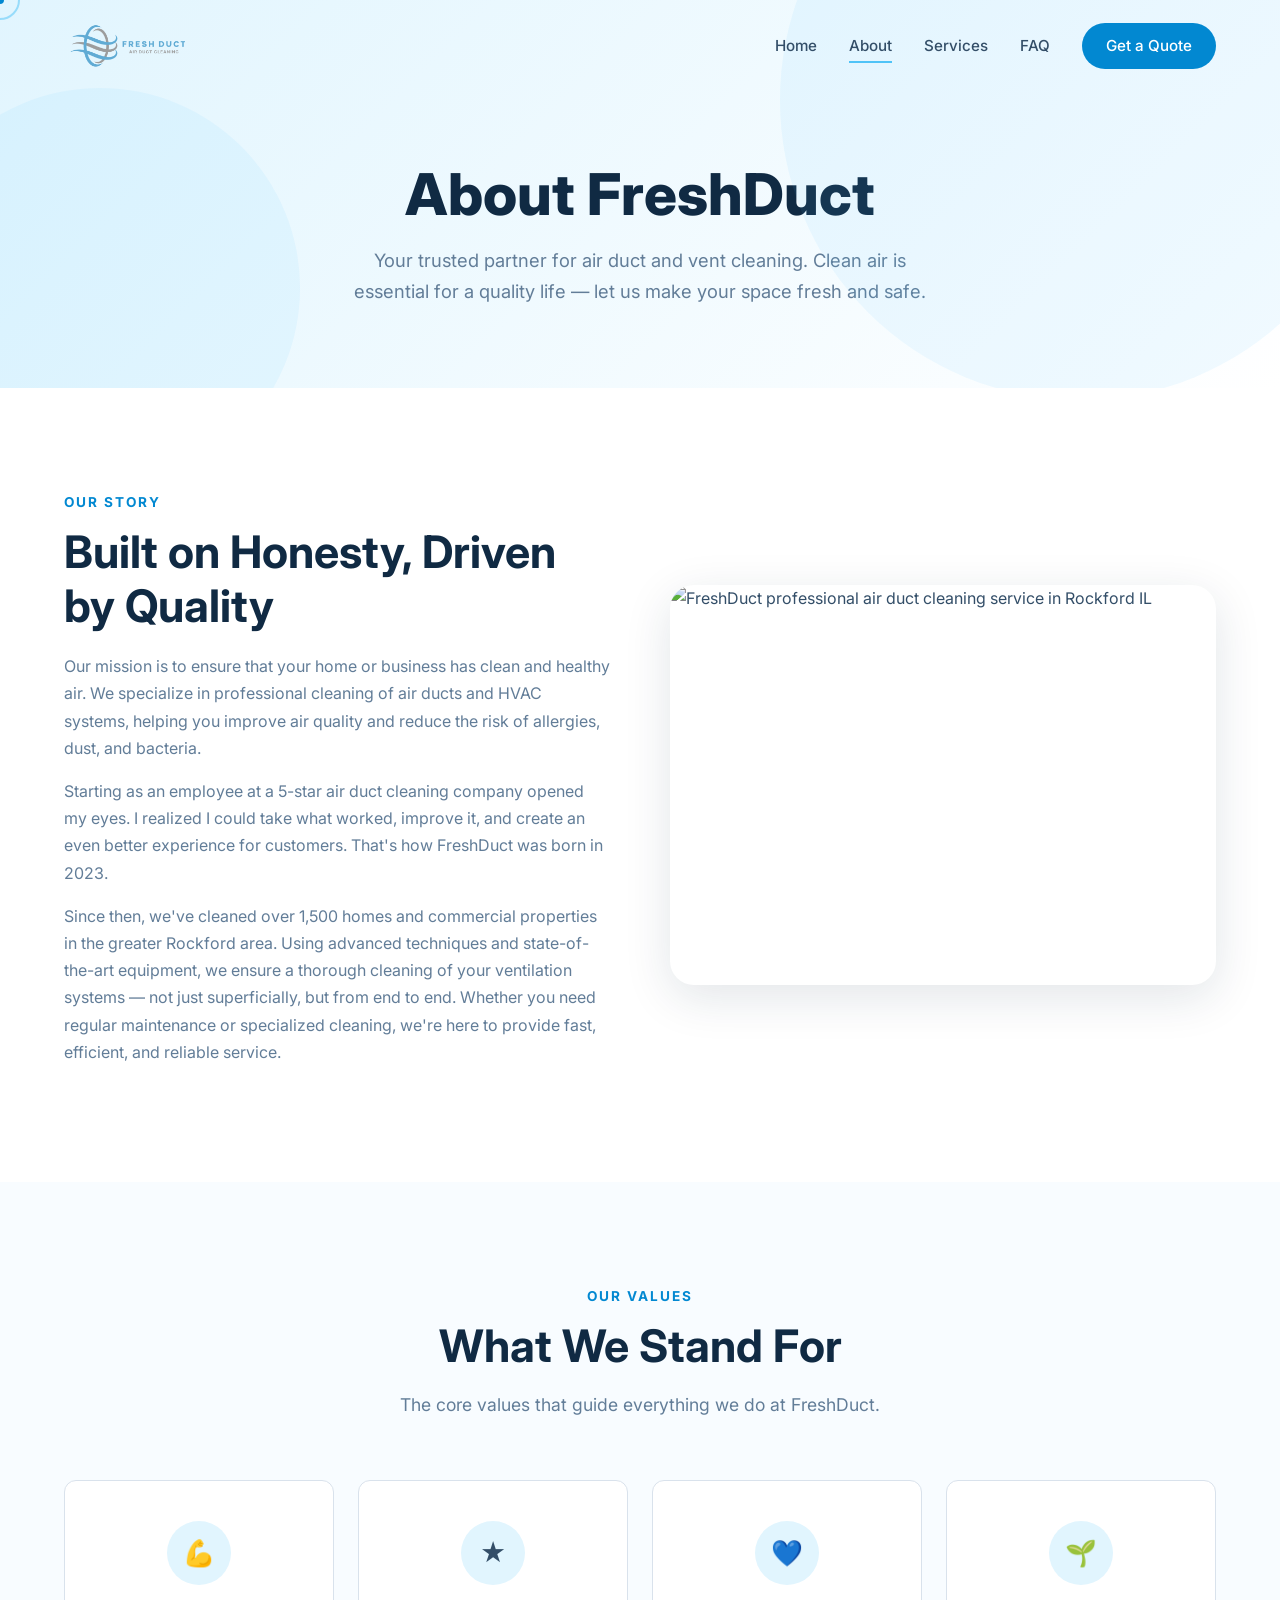
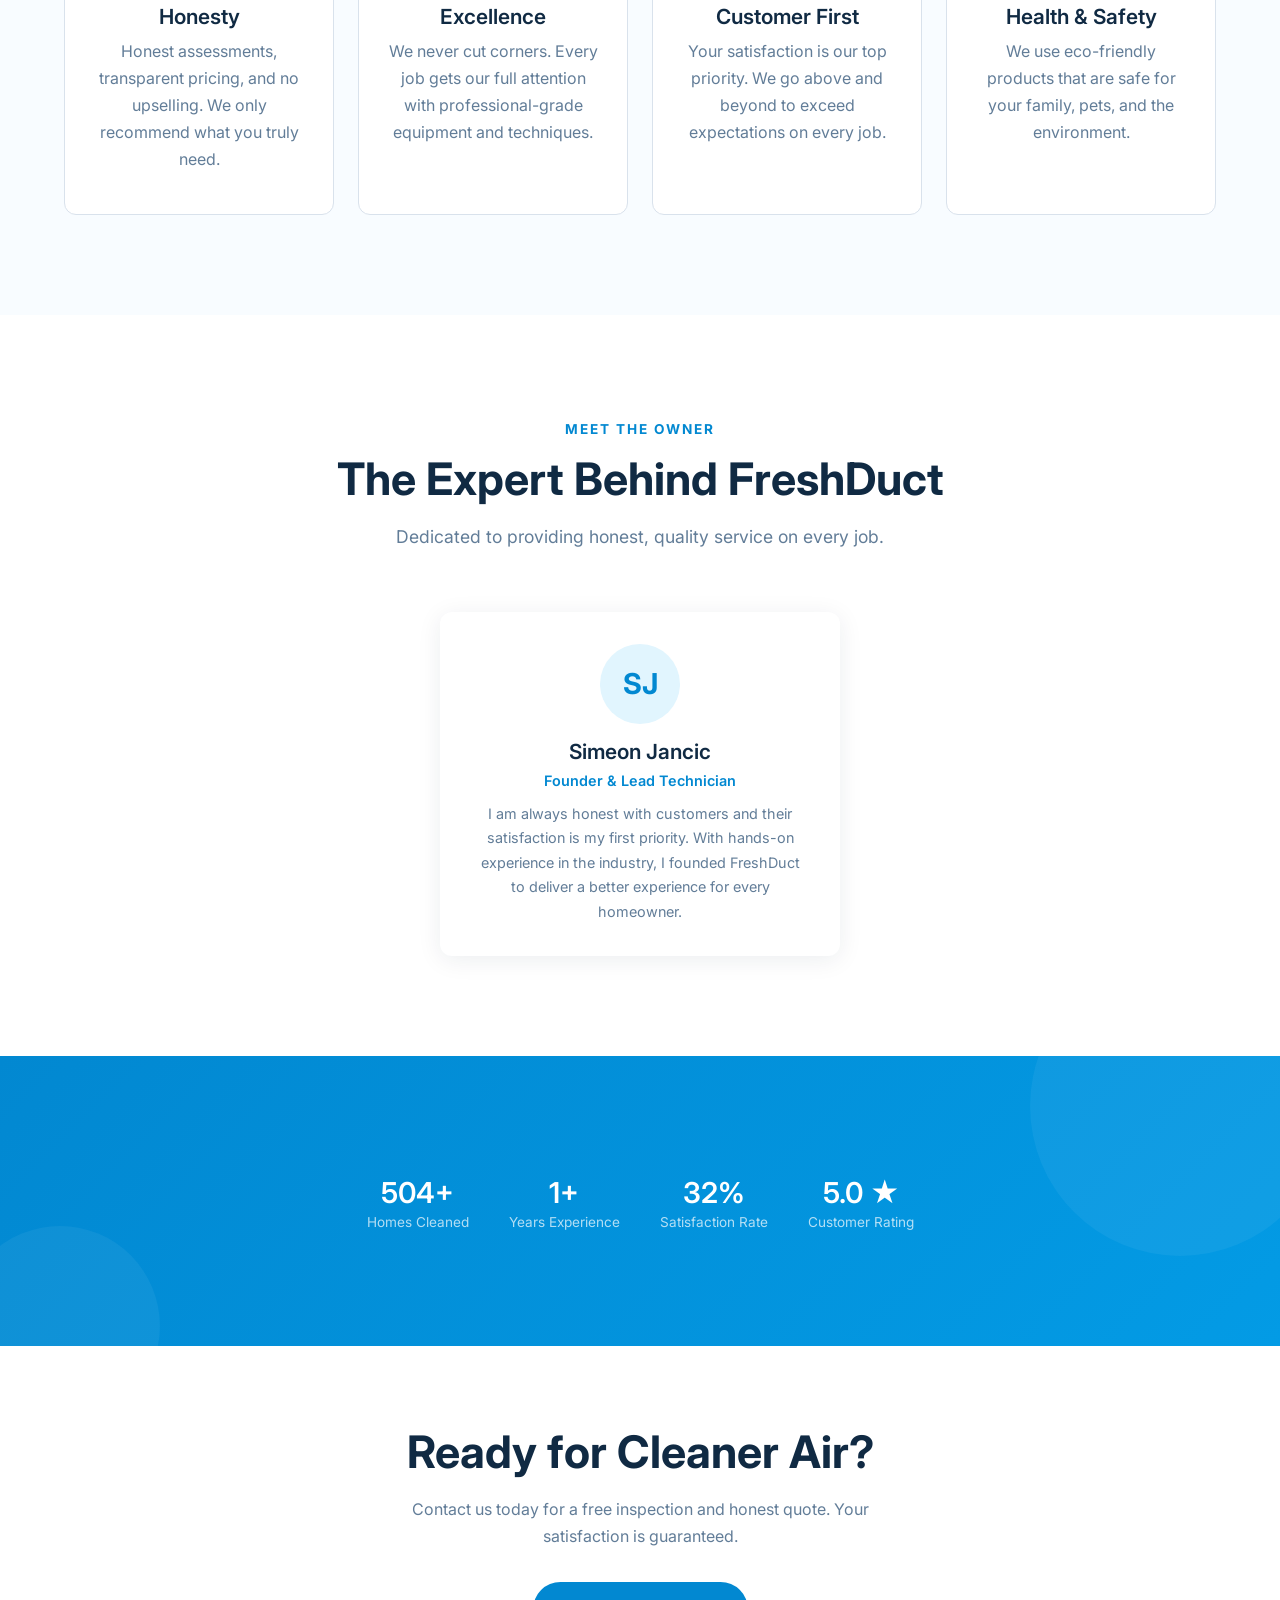
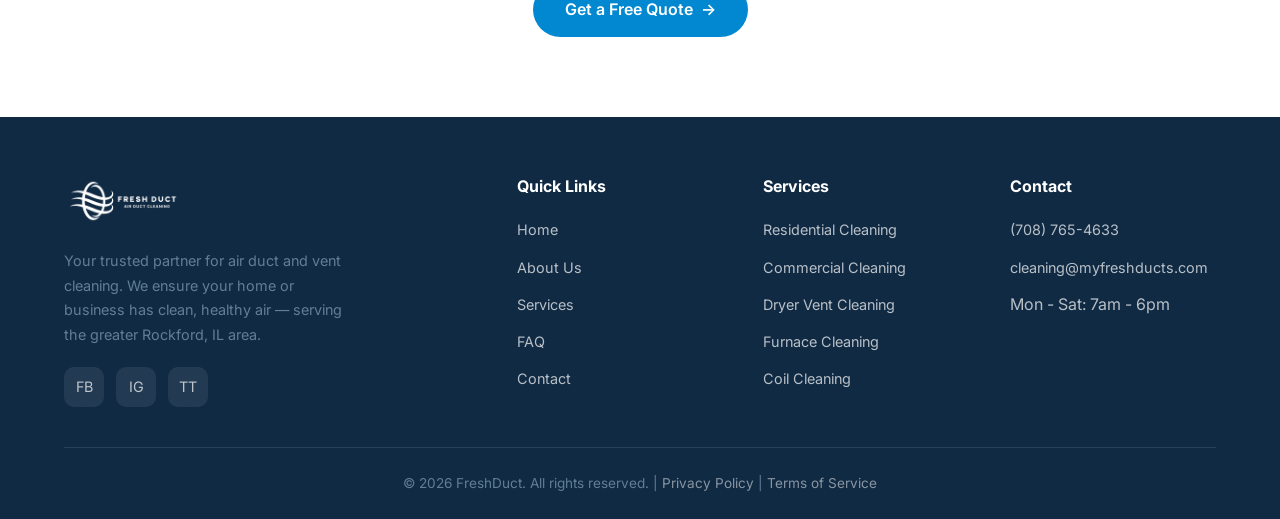
==== about.html @ 843fd8e4 "Replace all stock images with HVAC-related Unsplash photos Swapped 7 irrelevant/broken placeholder i" ====
<!DOCTYPE html>
<html lang="en">
<head>
  <meta charset="UTF-8">
  <meta name="viewport" content="width=device-width, initial-scale=1.0">
  <meta name="description" content="Learn about FreshDuct - Professional air duct cleaning in Rockford, IL. Founded by Simeon Jancic with 4+ years of hands-on experience. Fully insured.">
  <meta name="keywords" content="about FreshDuct, air duct cleaning Rockford, Simeon Jancic, professional duct cleaners Illinois">
  <meta name="robots" content="index, follow">
  <meta property="og:title" content="About FreshDuct - Our Story">
  <meta property="og:description" content="Professional air duct cleaning in Rockford, IL. Learn about our mission and meet the founder.">
  <meta property="og:image" content="https://myfreshducts.com/og-image.png">
  <title>About Us | FreshDuct - Air Duct Cleaning in Rockford, IL</title>
  <link rel="canonical" href="https://myfreshducts.com/about.html">
  <link rel="preconnect" href="https://fonts.googleapis.com">
  <link rel="preconnect" href="https://fonts.gstatic.com" crossorigin>
  <link href="https://fonts.googleapis.com/css2?family=Inter:wght@400;500;600;700;800&display=swap" rel="stylesheet">
  <link rel="icon" href="favicon.ico" sizes="32x32">
  <link rel="icon" href="favicon-192.png" type="image/png" sizes="192x192">
  <link rel="apple-touch-icon" href="apple-touch-icon.png">
  <link rel="stylesheet" href="styles.css">
</head>
<body>
  <div class="cursor-dot"></div>
  <div class="cursor-ring"></div>

  <nav class="navbar" role="navigation" aria-label="Main navigation">
    <div class="container">
      <a href="index.html" class="logo"><img src="logo.png" alt="FreshDuct Air Duct Cleaning"></a>
      <div class="nav-links">
        <a href="index.html">Home</a>
        <a href="about.html" class="active">About</a>
        <a href="services.html">Services</a>
        <a href="faq.html">FAQ</a>
        <a href="contact.html" class="nav-cta">Get a Quote</a>
      </div>
      <div class="hamburger" aria-label="Toggle menu" role="button" tabindex="0">
        <span></span><span></span><span></span>
      </div>
    </div>
  </nav>

  <section class="page-hero">
    <div class="hero-bg-shapes"><div class="shape"></div><div class="shape"></div></div>
    <div class="container">
      <h1>About FreshDuct</h1>
      <p>Your trusted partner for air duct and vent cleaning. Clean air is essential for a quality life — let us make your space fresh and safe.</p>
    </div>
  </section>

  <!-- Our Story -->
  <section class="about-story">
    <div class="container">
      <div class="grid">
        <div class="text reveal-left">
          <span class="section-label">Our Story</span>
          <h2>Built on Honesty, Driven by Quality</h2>
          <p>Our mission is to ensure that your home or business has clean and healthy air. We specialize in professional cleaning of air ducts and HVAC systems, helping you improve air quality and reduce the risk of allergies, dust, and bacteria.</p>
          <p>Starting as an employee at a 5-star air duct cleaning company opened my eyes. I realized I could take what worked, improve it, and create an even better experience for customers. That's how FreshDuct was born in 2023.</p>
          <p>Since then, we've cleaned over 1,500 homes and commercial properties in the greater Rockford area. Using advanced techniques and state-of-the-art equipment, we ensure a thorough cleaning of your ventilation systems — not just superficially, but from end to end. Whether you need regular maintenance or specialized cleaning, we're here to provide fast, efficient, and reliable service.</p>
        </div>
        <div class="image reveal-right">
          <img src="https://images.unsplash.com/photo-1662556153586-223039dc8152?w=800&q=80" alt="FreshDuct professional air duct cleaning service in Rockford IL" width="800" height="400" loading="lazy">
        </div>
      </div>
    </div>
  </section>

  <!-- Values -->
  <section class="services-section">
    <div class="container">
      <div class="section-header reveal">
        <span class="section-label">Our Values</span>
        <h2>What We Stand For</h2>
        <p>The core values that guide everything we do at FreshDuct.</p>
      </div>
      <div class="values-grid">
        <div class="value-card reveal">
          <div class="icon-wrap">&#128170;</div>
          <h3>Honesty</h3>
          <p>Honest assessments, transparent pricing, and no upselling. We only recommend what you truly need.</p>
        </div>
        <div class="value-card reveal">
          <div class="icon-wrap">&#9733;</div>
          <h3>Excellence</h3>
          <p>We never cut corners. Every job gets our full attention with professional-grade equipment and techniques.</p>
        </div>
        <div class="value-card reveal">
          <div class="icon-wrap">&#128153;</div>
          <h3>Customer First</h3>
          <p>Your satisfaction is our top priority. We go above and beyond to exceed expectations on every job.</p>
        </div>
        <div class="value-card reveal">
          <div class="icon-wrap">&#127793;</div>
          <h3>Health & Safety</h3>
          <p>We use eco-friendly products that are safe for your family, pets, and the environment.</p>
        </div>
      </div>
    </div>
  </section>

  <!-- Team -->
  <section>
    <div class="container">
      <div class="section-header reveal">
        <span class="section-label">Meet the Owner</span>
        <h2>The Expert Behind FreshDuct</h2>
        <p>Dedicated to providing honest, quality service on every job.</p>
      </div>
      <div class="team-grid" style="max-width:400px;margin:0 auto">
        <div class="team-card reveal">
          <div class="avatar-lg">SJ</div>
          <h3>Simeon Jancic</h3>
          <p class="role">Founder & Lead Technician</p>
          <p>I am always honest with customers and their satisfaction is my first priority. With hands-on experience in the industry, I founded FreshDuct to deliver a better experience for every homeowner.</p>
        </div>
      </div>
    </div>
  </section>

  <!-- Stats -->
  <section class="cta-banner">
    <div class="container">
      <div class="hero-stats" style="justify-content:center;border:none;padding:0">
        <div class="stat" style="text-align:center">
          <h3 data-count="1500" data-suffix="+" style="color:#fff">0</h3>
          <p style="color:rgba(255,255,255,.7)">Homes Cleaned</p>
        </div>
        <div class="stat" style="text-align:center">
          <h3 data-count="4" data-suffix="+" style="color:#fff">0</h3>
          <p style="color:rgba(255,255,255,.7)">Years Experience</p>
        </div>
        <div class="stat" style="text-align:center">
          <h3 data-count="100" data-suffix="%" style="color:#fff">0</h3>
          <p style="color:rgba(255,255,255,.7)">Satisfaction Rate</p>
        </div>
        <div class="stat" style="text-align:center">
          <h3 style="color:#fff;font-size:1.8rem">5.0 &#9733;</h3>
          <p style="color:rgba(255,255,255,.7)">Customer Rating</p>
        </div>
      </div>
    </div>
  </section>

  <!-- CTA -->
  <section style="padding:80px 0;text-align:center">
    <div class="container reveal-scale">
      <h2>Ready for Cleaner Air?</h2>
      <p style="margin:16px auto 32px;max-width:500px">Contact us today for a free inspection and honest quote. Your satisfaction is guaranteed.</p>
      <a href="contact.html" class="btn btn-primary">Get a Free Quote <span>&rarr;</span></a>
    </div>
  </section>

  <!-- Footer -->
  <footer class="footer">
    <div class="container">
      <div class="footer-grid">
        <div class="footer-brand">
          <a href="index.html" class="logo"><img src="logo.png" alt="FreshDuct Air Duct Cleaning"></a>
          <p>Your trusted partner for air duct and vent cleaning. We ensure your home or business has clean, healthy air — serving the greater Rockford, IL area.</p>
          <div class="footer-social">
            <a href="https://www.facebook.com/myfreshduct" target="_blank" rel="noopener" aria-label="Facebook">FB</a>
            <a href="https://www.instagram.com/my_freshduct/" target="_blank" rel="noopener" aria-label="Instagram">IG</a>
            <a href="https://www.thumbtack.com/il/rockford/duct-cleaning/fresh-duct-llc/service/523729814462054405" target="_blank" rel="noopener" aria-label="Thumbtack">TT</a>
          </div>
        </div>
        <div>
          <h4>Quick Links</h4>
          <ul>
            <li><a href="index.html">Home</a></li>
            <li><a href="about.html">About Us</a></li>
            <li><a href="services.html">Services</a></li>
            <li><a href="faq.html">FAQ</a></li>
            <li><a href="contact.html">Contact</a></li>
          </ul>
        </div>
        <div>
          <h4>Services</h4>
          <ul>
            <li><a href="residential-duct-cleaning.html">Residential Cleaning</a></li>
            <li><a href="commercial-duct-cleaning.html">Commercial Cleaning</a></li>
            <li><a href="dryer-vent-cleaning.html">Dryer Vent Cleaning</a></li>
            <li><a href="furnace-cleaning.html">Furnace Cleaning</a></li>
            <li><a href="coil-cleaning.html">Coil Cleaning</a></li>
          </ul>
        </div>
        <div>
          <h4>Contact</h4>
          <ul>
            <li><a href="tel:7087654633">(708) 765-4633</a></li>
            <li><a href="mailto:cleaning@myfreshducts.com">cleaning@myfreshducts.com</a></li>
            <li>Mon - Sat: 7am - 6pm</li>
          </ul>
        </div>
      </div>
      <div class="footer-bottom">
        <p>&copy; 2026 FreshDuct. All rights reserved. | <a href="privacy-policy.html" style="color:rgba(255,255,255,.5)">Privacy Policy</a> | <a href="terms-of-service.html" style="color:rgba(255,255,255,.5)">Terms of Service</a></p>
      </div>
    </div>
  </footer>

  <script src="script.js"></script>
</body>
</html>
---- styles.css ----
/* ===== RESET & BASE ===== */
*,*::before,*::after{margin:0;padding:0;box-sizing:border-box}
:root{
  --primary:#4FC3F7;
  --primary-dark:#0288D1;
  --primary-light:#E1F5FE;
  --accent:#039BE5;
  --white:#ffffff;
  --off-white:#F8FCFF;
  --gray-100:#F0F4F8;
  --gray-200:#D9E2EC;
  --gray-400:#9FB3C8;
  --gray-600:#627D98;
  --gray-800:#334E68;
  --black:#102A43;
  --shadow:0 4px 24px rgba(16,42,67,.08);
  --shadow-lg:0 12px 48px rgba(16,42,67,.12);
  --radius:12px;
  --transition:0.3s cubic-bezier(.4,0,.2,1);
}
html{scroll-behavior:smooth;font-size:16px;overflow-x:hidden}
body{font-family:'Inter',system-ui,-apple-system,sans-serif;color:var(--gray-800);background:var(--white);line-height:1.7;overflow-x:hidden}
a{text-decoration:none;color:inherit}
ul{list-style:none}
img{max-width:100%;display:block}
h1,h2,h3,h4{line-height:1.2;color:var(--black)}
h1{font-size:clamp(2.2rem,5vw,3.6rem);font-weight:800}
h2{font-size:clamp(1.8rem,3.5vw,2.8rem);font-weight:700}
h3{font-size:1.3rem;font-weight:600}
p{color:var(--gray-600)}
.container{max-width:1200px;margin:0 auto;padding:0 24px}

/* ===== CUSTOM CURSOR ===== */
.cursor-dot,.cursor-ring{position:fixed;top:0;left:0;pointer-events:none;z-index:99999;border-radius:50%;transform:translate(-50%,-50%)}
.cursor-dot{width:8px;height:8px;background:var(--primary-dark)}
.cursor-ring{width:40px;height:40px;border:2px solid var(--primary);opacity:.5;transition:width .2s,height .2s,opacity .2s}
.cursor-ring.hover{width:60px;height:60px;opacity:.3;border-color:var(--primary-dark)}
@media(pointer:coarse){.cursor-dot,.cursor-ring{display:none}}

/* ===== NAVBAR ===== */
.navbar{position:fixed;top:0;left:0;width:100%;z-index:1000;padding:20px 0;transition:var(--transition)}
.navbar.scrolled{background:rgba(255,255,255,.95);backdrop-filter:blur(20px);padding:12px 0;box-shadow:var(--shadow)}
.navbar .container{display:flex;align-items:center;justify-content:space-between}
.logo{display:inline-block}
.logo img{height:52px;width:auto;display:block}
.nav-links{display:flex;gap:32px;align-items:center}
.nav-links a{font-weight:500;font-size:.95rem;position:relative;color:var(--gray-800);transition:var(--transition)}
.nav-links a::after{content:'';position:absolute;bottom:-4px;left:0;width:0;height:2px;background:var(--primary);transition:var(--transition)}
.nav-links a:hover::after,.nav-links a.active::after{width:100%}
.nav-links a:hover{color:var(--primary-dark)}
.nav-cta{background:var(--primary-dark);color:var(--white) !important;padding:10px 24px;border-radius:50px;font-weight:600;transition:var(--transition)}
.nav-cta::after{display:none !important}
.nav-cta:hover{background:var(--accent);transform:translateY(-2px);box-shadow:0 4px 16px rgba(2,136,209,.3)}
.hamburger{display:none;flex-direction:column;gap:5px;cursor:pointer;z-index:1001}
.hamburger span{width:28px;height:2.5px;background:var(--black);transition:var(--transition);border-radius:2px}
.hamburger.active span:nth-child(1){transform:rotate(45deg) translate(5px,5px)}
.hamburger.active span:nth-child(2){opacity:0}
.hamburger.active span:nth-child(3){transform:rotate(-45deg) translate(5px,-5px)}

/* ===== HERO ===== */
.hero{min-height:100vh;display:flex;align-items:center;position:relative;overflow:hidden;background:linear-gradient(135deg,var(--primary-light) 0%,var(--white) 50%,var(--off-white) 100%)}
.hero-bg-shapes{position:absolute;inset:0;pointer-events:none;overflow:hidden}
.hero-bg-shapes .shape{position:absolute;border-radius:50%;opacity:.08;background:var(--primary)}
.hero-bg-shapes .shape:nth-child(1){width:600px;height:600px;top:-200px;right:-100px}
.hero-bg-shapes .shape:nth-child(2){width:400px;height:400px;bottom:-100px;left:-100px}
.hero-bg-shapes .shape:nth-child(3){width:200px;height:200px;top:40%;left:60%}
.hero .container{display:grid;grid-template-columns:1fr 1fr;gap:60px;align-items:center;position:relative;z-index:2}
.hero-content{animation:fadeInUp .8s ease-out}
.hero-badge{display:inline-flex;align-items:center;gap:8px;background:var(--white);border:1px solid var(--gray-200);border-radius:50px;padding:8px 20px;font-size:.85rem;font-weight:600;color:var(--primary-dark);margin-bottom:24px;box-shadow:var(--shadow)}
.hero-badge .dot{width:8px;height:8px;border-radius:50%;background:#4CAF50;animation:pulse 2s infinite}
.hero h1{margin-bottom:20px}
.hero h1 .highlight{color:var(--primary-dark);position:relative}
.hero h1 .highlight::after{content:'';position:absolute;bottom:4px;left:0;width:100%;height:8px;background:var(--primary);opacity:.2;border-radius:4px}
.hero p{font-size:1.15rem;margin-bottom:32px;max-width:500px}
.hero-buttons{display:flex;gap:16px;flex-wrap:wrap}
.hero-visual{position:relative;animation:fadeInUp .8s ease-out .2s both}
.hero-image-wrapper{position:relative;border-radius:24px;overflow:hidden;box-shadow:var(--shadow-lg)}
.hero-image-wrapper img{width:100%;height:400px;object-fit:cover}
.hero-float-card{position:absolute;background:var(--white);border-radius:16px;padding:16px 20px;box-shadow:var(--shadow-lg);display:flex;align-items:center;gap:12px;animation:float 3s ease-in-out infinite}
.hero-float-card.card-1{bottom:24px;left:-20px}
.hero-float-card.card-2{top:24px;right:-20px;animation-delay:1.5s}
.hero-float-card .icon{width:44px;height:44px;border-radius:12px;display:flex;align-items:center;justify-content:center;font-size:1.2rem}
.hero-float-card .icon.blue{background:var(--primary-light);color:var(--primary-dark)}
.hero-float-card .icon.green{background:#E8F5E9;color:#2E7D32}
.hero-float-card .card-text span{font-size:.8rem;color:var(--gray-400)}
.hero-float-card .card-text strong{display:block;font-size:.95rem;color:var(--black)}
.hero-stats{display:flex;gap:40px;margin-top:40px;padding-top:40px;border-top:1px solid var(--gray-200)}
.hero-stats .stat h3{font-size:1.8rem;color:var(--primary-dark)}
.hero-stats .stat p{font-size:.85rem;color:var(--gray-400)}

/* ===== BUTTONS ===== */
.btn{display:inline-flex;align-items:center;gap:8px;padding:14px 32px;border-radius:50px;font-weight:600;font-size:1rem;border:none;cursor:pointer;transition:var(--transition)}
.btn-primary{background:var(--primary-dark);color:var(--white)}
.btn-primary:hover{background:var(--accent);transform:translateY(-2px);box-shadow:0 8px 24px rgba(2,136,209,.3)}
.btn-outline{background:transparent;color:var(--primary-dark);border:2px solid var(--primary)}
.btn-outline:hover{background:var(--primary-light);transform:translateY(-2px)}

/* ===== SECTION STYLES ===== */
section{padding:100px 0}
.section-header{text-align:center;max-width:640px;margin:0 auto 60px}
.section-label{display:inline-block;font-size:.85rem;font-weight:700;text-transform:uppercase;letter-spacing:2px;color:var(--primary-dark);margin-bottom:12px}
.section-header p{margin-top:16px;font-size:1.1rem}

/* ===== SERVICES GRID ===== */
.services-section{background:var(--off-white)}
.services-grid{display:grid;grid-template-columns:repeat(auto-fit,minmax(min(280px,100%),1fr));gap:24px}
.service-card{background:var(--white);border-radius:var(--radius);padding:36px 28px;transition:var(--transition);border:1px solid transparent;position:relative;overflow:hidden}
.service-card::before{content:'';position:absolute;top:0;left:0;width:100%;height:3px;background:linear-gradient(90deg,var(--primary),var(--primary-dark));transform:scaleX(0);transition:var(--transition);transform-origin:left}
.service-card:hover{transform:translateY(-8px);box-shadow:var(--shadow-lg);border-color:var(--primary-light)}
.service-card:hover::before{transform:scaleX(1)}
.service-card .icon-wrap{width:56px;height:56px;border-radius:14px;background:var(--primary-light);display:flex;align-items:center;justify-content:center;font-size:1.5rem;margin-bottom:20px;transition:var(--transition)}
.service-card:hover .icon-wrap{background:var(--primary-dark);color:var(--white);transform:scale(1.1)}
.service-card h3{margin-bottom:12px}
.service-card p{font-size:.95rem}

/* ===== WHY CHOOSE US ===== */
.why-section .grid{display:grid;grid-template-columns:1fr 1fr;gap:60px;align-items:center}
.why-image{border-radius:24px;overflow:hidden;box-shadow:var(--shadow-lg)}
.why-image img{width:100%;height:450px;object-fit:cover}
.why-list{display:flex;flex-direction:column;gap:24px}
.why-item{display:flex;gap:16px;padding:20px;border-radius:var(--radius);transition:var(--transition)}
.why-item:hover{background:var(--primary-light)}
.why-item .num{width:44px;height:44px;min-width:44px;border-radius:12px;background:var(--primary-dark);color:var(--white);display:flex;align-items:center;justify-content:center;font-weight:700;font-size:.95rem}
.why-item h3{margin-bottom:4px}
.why-item p{font-size:.9rem}

/* ===== PROCESS ===== */
.process-section{background:var(--off-white)}
.process-grid{display:grid;grid-template-columns:repeat(4,1fr);gap:24px;position:relative}
.process-grid::before{content:'';position:absolute;top:44px;left:12%;width:76%;height:2px;background:linear-gradient(90deg,var(--primary),var(--primary-dark));opacity:.2}
.process-step{text-align:center;position:relative}
.process-step .step-num{width:48px;height:48px;border-radius:50%;background:var(--primary-dark);color:var(--white);display:flex;align-items:center;justify-content:center;font-weight:700;margin:0 auto 20px;position:relative;z-index:2;transition:var(--transition)}
.process-step:hover .step-num{transform:scale(1.15);box-shadow:0 4px 20px rgba(2,136,209,.4)}
.process-step h3{margin-bottom:8px}
.process-step p{font-size:.9rem;max-width:240px;margin:0 auto}

/* ===== TESTIMONIALS ===== */
.testimonials-grid{display:grid;grid-template-columns:repeat(auto-fit,minmax(min(340px,100%),1fr));gap:24px}
.testimonial-card{background:var(--white);border-radius:var(--radius);padding:32px;border:1px solid var(--gray-200);transition:var(--transition)}
.testimonial-card:hover{box-shadow:var(--shadow-lg);border-color:var(--primary-light);transform:translateY(-4px)}
.testimonial-card .stars{color:#FFC107;font-size:1.1rem;margin-bottom:16px}
.testimonial-card blockquote{font-size:1rem;line-height:1.8;color:var(--gray-800);margin-bottom:20px;font-style:italic}
.testimonial-card .author{display:flex;align-items:center;gap:12px}
.testimonial-card .avatar{width:44px;height:44px;border-radius:50%;background:var(--primary-light);display:flex;align-items:center;justify-content:center;font-weight:700;color:var(--primary-dark);font-size:.9rem}
.testimonial-card .author-info strong{display:block;font-size:.95rem;color:var(--black)}
.testimonial-card .author-info span{font-size:.8rem;color:var(--gray-400)}

/* ===== CTA BANNER ===== */
.cta-banner{background:linear-gradient(135deg,var(--primary-dark) 0%,var(--accent) 100%);padding:80px 0;text-align:center;position:relative;overflow:hidden}
.cta-banner::before{content:'';position:absolute;width:300px;height:300px;border-radius:50%;background:rgba(255,255,255,.05);top:-100px;right:-50px}
.cta-banner::after{content:'';position:absolute;width:200px;height:200px;border-radius:50%;background:rgba(255,255,255,.05);bottom:-80px;left:-40px}
.cta-banner h2{color:var(--white);margin-bottom:16px}
.cta-banner p{color:rgba(255,255,255,.85);font-size:1.15rem;margin-bottom:32px;max-width:500px;margin-left:auto;margin-right:auto}
.btn-white{background:var(--white);color:var(--primary-dark);font-weight:700}
.btn-white:hover{transform:translateY(-2px);box-shadow:0 8px 24px rgba(0,0,0,.2)}

/* ===== ABOUT PAGE ===== */
.page-hero{padding:160px 0 80px;background:linear-gradient(135deg,var(--primary-light),var(--white));text-align:center;position:relative;overflow:hidden;overflow-x:clip}
.page-hero h1{margin-bottom:16px}
.page-hero p{font-size:1.15rem;max-width:600px;margin:0 auto}
.about-story .grid{display:grid;grid-template-columns:1fr 1fr;gap:60px;align-items:center}
.about-story .text h2{margin-bottom:20px}
.about-story .text p{margin-bottom:16px}
.about-story .image{border-radius:24px;overflow:hidden;box-shadow:var(--shadow-lg)}
.about-story .image img{width:100%;height:400px;object-fit:cover}
.values-grid{display:grid;grid-template-columns:repeat(auto-fit,minmax(min(250px,100%),1fr));gap:24px}
.value-card{text-align:center;padding:40px 28px;border-radius:var(--radius);background:var(--white);border:1px solid var(--gray-200);transition:var(--transition)}
.value-card:hover{border-color:var(--primary);box-shadow:var(--shadow);transform:translateY(-4px)}
.value-card .icon-wrap{width:64px;height:64px;border-radius:50%;background:var(--primary-light);display:flex;align-items:center;justify-content:center;font-size:1.6rem;margin:0 auto 20px}
.value-card h3{margin-bottom:8px}
.team-grid{display:grid;grid-template-columns:repeat(auto-fit,minmax(min(260px,100%),1fr));gap:24px}
.team-card{text-align:center;padding:32px;border-radius:var(--radius);background:var(--white);box-shadow:var(--shadow);transition:var(--transition)}
.team-card:hover{transform:translateY(-8px);box-shadow:var(--shadow-lg)}
.team-card .avatar-lg{width:80px;height:80px;border-radius:50%;background:var(--primary-light);display:flex;align-items:center;justify-content:center;font-size:1.8rem;font-weight:700;color:var(--primary-dark);margin:0 auto 16px}
.team-card h3{margin-bottom:4px}
.team-card .role{color:var(--primary-dark);font-size:.9rem;font-weight:600;margin-bottom:8px}
.team-card p{font-size:.9rem}

/* ===== SERVICES PAGE ===== */
.service-detail{padding:80px 0;border-bottom:1px solid var(--gray-200)}
.service-detail:nth-child(even){background:var(--off-white)}
.service-detail .grid{display:grid;grid-template-columns:1fr 1fr;gap:60px;align-items:center}
.service-detail:nth-child(even) .grid{direction:rtl}
.service-detail:nth-child(even) .grid>*{direction:ltr}
.service-detail .image{border-radius:24px;overflow:hidden;box-shadow:var(--shadow-lg)}
.service-detail .image img{width:100%;height:350px;object-fit:cover}
.service-detail .content h2{margin-bottom:16px}
.service-detail .content p{margin-bottom:16px}
.service-detail .features{display:flex;flex-direction:column;gap:10px;margin-top:20px}
.service-detail .features li{display:flex;align-items:center;gap:10px;font-weight:500;color:var(--gray-800)}
.service-detail .features li::before{content:'';width:20px;height:20px;border-radius:50%;background:var(--primary-light);display:flex;align-items:center;justify-content:center;min-width:20px}
.pricing-grid{display:grid;grid-template-columns:repeat(auto-fit,minmax(min(300px,100%),1fr));gap:24px}
.pricing-card{background:var(--white);border-radius:var(--radius);padding:40px 32px;text-align:center;border:2px solid var(--gray-200);transition:var(--transition);position:relative}
.pricing-card.popular{border-color:var(--primary-dark);transform:scale(1.02)}
.pricing-card.popular::before{content:'Most Popular';position:absolute;top:-14px;left:50%;transform:translateX(-50%);background:var(--primary-dark);color:var(--white);padding:4px 20px;border-radius:50px;font-size:.8rem;font-weight:700}
.pricing-card:hover{box-shadow:var(--shadow-lg);transform:translateY(-4px)}
.pricing-card.popular:hover{transform:scale(1.02) translateY(-4px)}
.pricing-card h3{margin-bottom:8px}
.pricing-card .price{font-size:2.4rem;font-weight:800;color:var(--primary-dark);margin:16px 0}
.pricing-card .price span{font-size:.9rem;font-weight:400;color:var(--gray-400)}
.pricing-card .features-list{text-align:left;margin:24px 0;display:flex;flex-direction:column;gap:12px}
.pricing-card .features-list li{display:flex;align-items:center;gap:8px;font-size:.95rem;color:var(--gray-800)}

/* ===== FAQ ===== */
.faq-grid{max-width:800px;margin:0 auto;display:flex;flex-direction:column;gap:12px}
.faq-item{background:var(--white);border:1px solid var(--gray-200);border-radius:var(--radius);overflow:hidden;transition:var(--transition)}
.faq-item.open{border-color:var(--primary);box-shadow:0 4px 16px rgba(79,195,247,.15)}
.faq-question{display:flex;align-items:center;justify-content:space-between;padding:20px 24px;cursor:pointer;font-weight:600;color:var(--black);transition:var(--transition)}
.faq-question:hover{color:var(--primary-dark)}
.faq-question .icon{width:32px;height:32px;border-radius:50%;background:var(--primary-light);display:flex;align-items:center;justify-content:center;transition:var(--transition);min-width:32px;font-size:.9rem;color:var(--primary-dark)}
.faq-item.open .faq-question .icon{background:var(--primary-dark);color:var(--white);transform:rotate(45deg)}
.faq-answer{max-height:0;overflow:hidden;transition:max-height .4s ease}
.faq-answer .inner{padding:0 24px 20px;color:var(--gray-600);line-height:1.8}

/* ===== CONTACT ===== */
.contact-section .grid{display:grid;grid-template-columns:1fr 1fr;gap:60px;align-items:start}
.contact-info{display:flex;flex-direction:column;gap:24px}
.contact-item{display:flex;gap:16px;padding:20px;border-radius:var(--radius);background:var(--off-white);transition:var(--transition)}
.contact-item:hover{background:var(--primary-light);transform:translateX(8px)}
.contact-item .icon-wrap{width:48px;height:48px;min-width:48px;border-radius:12px;background:var(--primary-dark);color:var(--white);display:flex;align-items:center;justify-content:center;font-size:1.2rem}
.contact-item h3{margin-bottom:4px;font-size:1rem}
.contact-item p{font-size:.9rem}
.contact-item a{color:var(--primary-dark);font-weight:600}
.contact-form{background:var(--white);border-radius:var(--radius);padding:40px;box-shadow:var(--shadow-lg);border:1px solid var(--gray-200)}
.contact-form h3{margin-bottom:24px;font-size:1.3rem}
.form-group{margin-bottom:20px}
.form-group label{display:block;font-weight:600;font-size:.9rem;margin-bottom:8px;color:var(--black)}
.form-group input,.form-group select,.form-group textarea{width:100%;padding:14px 18px;border:1.5px solid var(--gray-200);border-radius:10px;font-family:inherit;font-size:.95rem;transition:var(--transition);background:var(--off-white)}
.form-group input:focus,.form-group select:focus,.form-group textarea:focus{outline:none;border-color:var(--primary);box-shadow:0 0 0 4px rgba(79,195,247,.15);background:var(--white)}
.form-group textarea{min-height:120px;resize:vertical}
.form-row{display:grid;grid-template-columns:1fr 1fr;gap:16px}
.btn-submit{width:100%;justify-content:center;padding:16px;font-size:1.05rem}

/* ===== FOOTER ===== */
.footer{background:var(--black);color:rgba(255,255,255,.7);padding:60px 0 0}
.footer-grid{display:grid;grid-template-columns:2fr 1fr 1fr 1fr;gap:40px;padding-bottom:40px;border-bottom:1px solid rgba(255,255,255,.1)}
.footer-brand .logo{margin-bottom:16px;display:inline-block}
.footer-brand .logo img{height:48px;width:auto;filter:brightness(0) invert(1)}
.footer-brand p{font-size:.9rem;margin-bottom:20px;max-width:280px}
.footer-social{display:flex;gap:12px}
.footer-social a{width:40px;height:40px;border-radius:10px;background:rgba(255,255,255,.08);display:flex;align-items:center;justify-content:center;transition:var(--transition);font-size:.9rem}
.footer-social a:hover{background:var(--primary-dark);transform:translateY(-2px)}
.footer h4{color:var(--white);margin-bottom:20px;font-size:1rem}
.footer ul li{margin-bottom:10px}
.footer ul li a{font-size:.9rem;transition:var(--transition)}
.footer ul li a:hover{color:var(--primary);padding-left:4px}
.footer-bottom{padding:24px 0;text-align:center;font-size:.85rem}

/* ===== SCROLL ANIMATIONS ===== */
.reveal{opacity:0;transform:translateY(40px);transition:opacity .7s ease,transform .7s ease}
.reveal.active{opacity:1;transform:translateY(0)}
.reveal-left{opacity:0;transform:translateX(-40px);transition:opacity .7s ease,transform .7s ease}
.reveal-left.active{opacity:1;transform:translateX(0)}
.reveal-right{opacity:0;transform:translateX(40px);transition:opacity .7s ease,transform .7s ease}
.reveal-right.active{opacity:1;transform:translateX(0)}
@media(max-width:968px){
  .reveal-left{transform:translateX(0);opacity:0}
  .reveal-right{transform:translateX(0);opacity:0}
}
.reveal-scale{opacity:0;transform:scale(.9);transition:opacity .7s ease,transform .7s ease}
.reveal-scale.active{opacity:1;transform:scale(1)}

/* ===== ANIMATIONS ===== */
@keyframes fadeInUp{from{opacity:0;transform:translateY(30px)}to{opacity:1;transform:translateY(0)}}
@keyframes float{0%,100%{transform:translateY(0)}50%{transform:translateY(-10px)}}
@keyframes pulse{0%,100%{opacity:1}50%{opacity:.5}}
@keyframes slideIn{from{opacity:0;transform:translateX(-20px)}to{opacity:1;transform:translateX(0)}}

/* ===== RESPONSIVE ===== */
@media(max-width:968px){
  .hero .container,.about-story .grid,.why-section .grid,.service-detail .grid,.contact-section .grid{grid-template-columns:1fr}
  .hero-visual{order:-1}
  .hero-float-card{display:none}
  .hero-stats{gap:24px}
  .process-grid{grid-template-columns:repeat(2,1fr)}
  .process-grid::before{display:none}
  .footer-grid{grid-template-columns:1fr 1fr}
  .service-detail:nth-child(even) .grid{direction:ltr}
}
@media(max-width:768px){
  .nav-links{position:fixed;top:0;right:-100%;width:70%;height:100vh;background:var(--white);flex-direction:column;justify-content:center;gap:24px;padding:40px;box-shadow:var(--shadow-lg);transition:var(--transition)}
  .nav-links.active{right:0}
  .hamburger{display:flex}
  .hero{min-height:auto;padding:120px 0 60px}
  .hero-image-wrapper img{height:280px}
  .hero-stats{flex-direction:column;gap:16px}
  .testimonials-grid{grid-template-columns:1fr}
  .form-row{grid-template-columns:1fr}
  section{padding:60px 0}
  .contact-item:hover{transform:none}
}
@media(max-width:480px){
  .footer-grid{grid-template-columns:1fr}
  .hero h1{font-size:2rem}
  .hero-buttons{flex-direction:column}
  .process-grid{grid-template-columns:1fr}
  .pricing-card.popular{transform:none}
  .pricing-card.popular:hover{transform:translateY(-4px)}
}
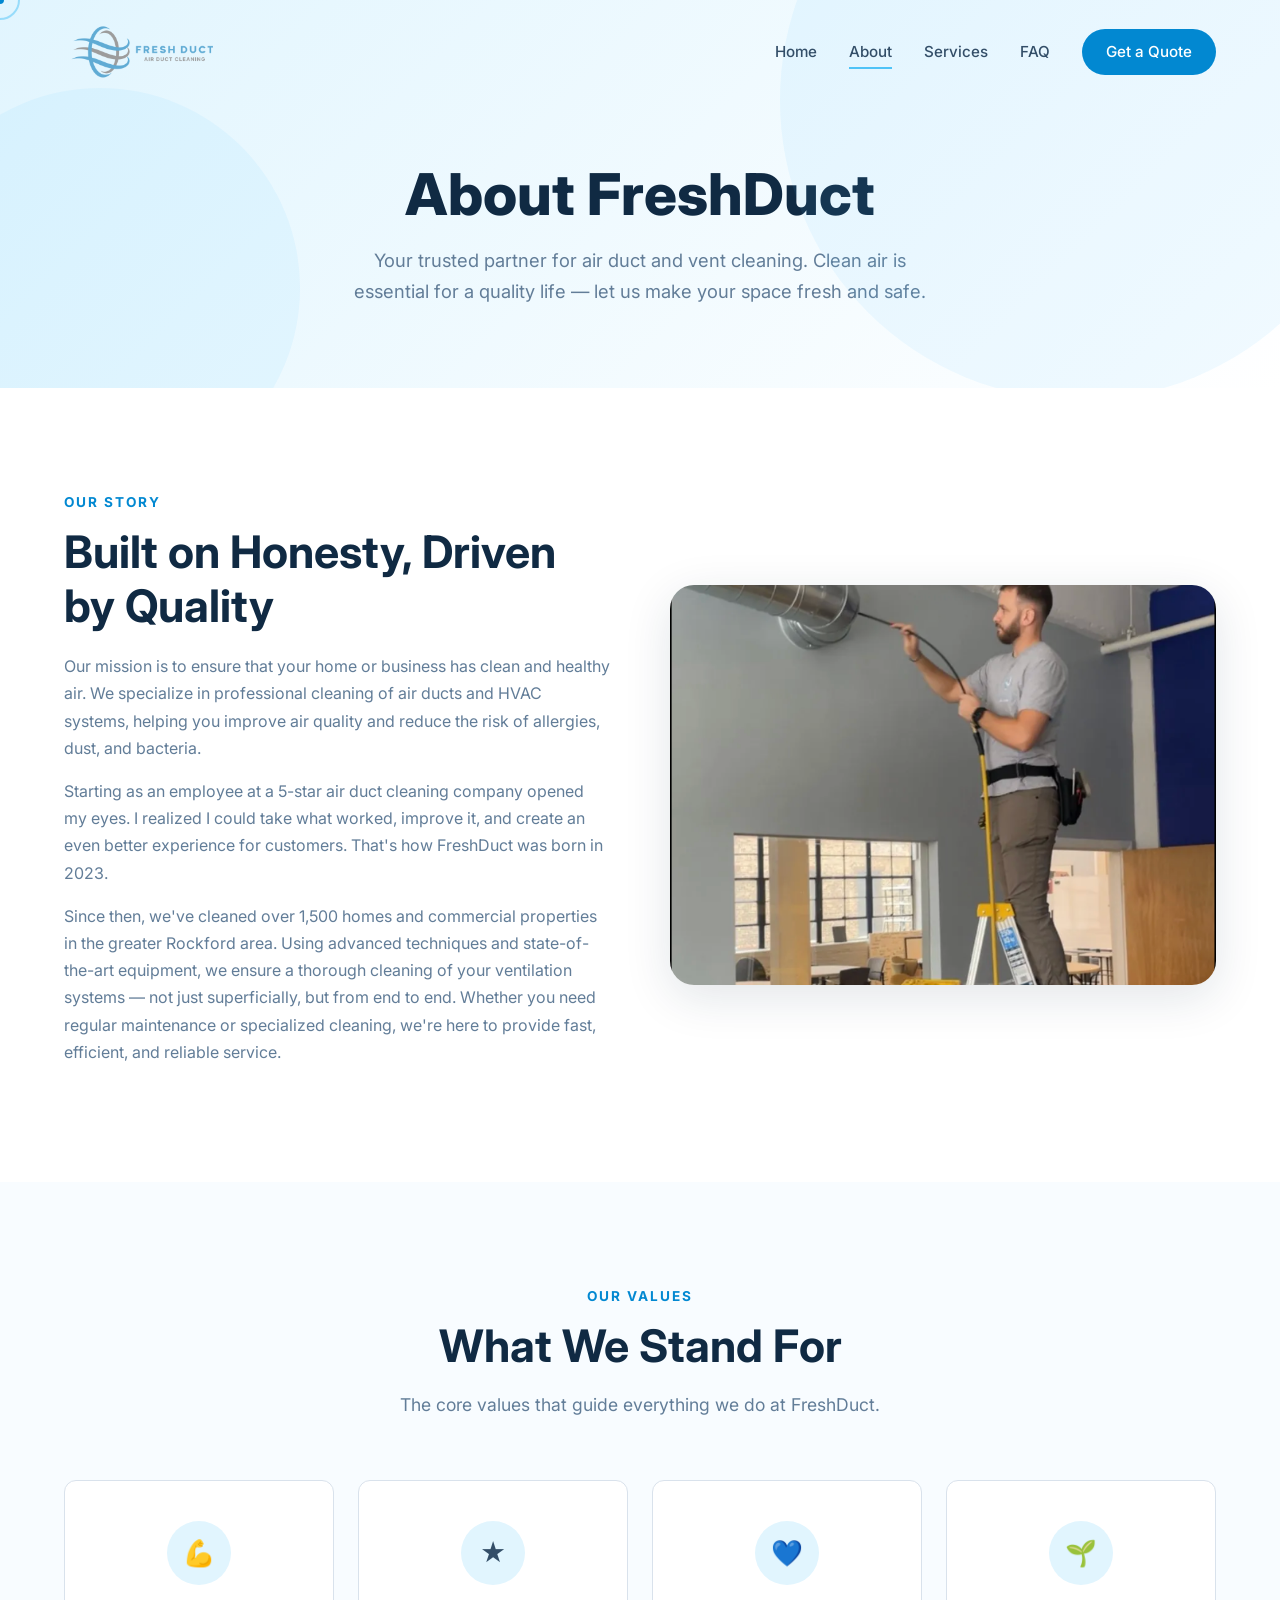
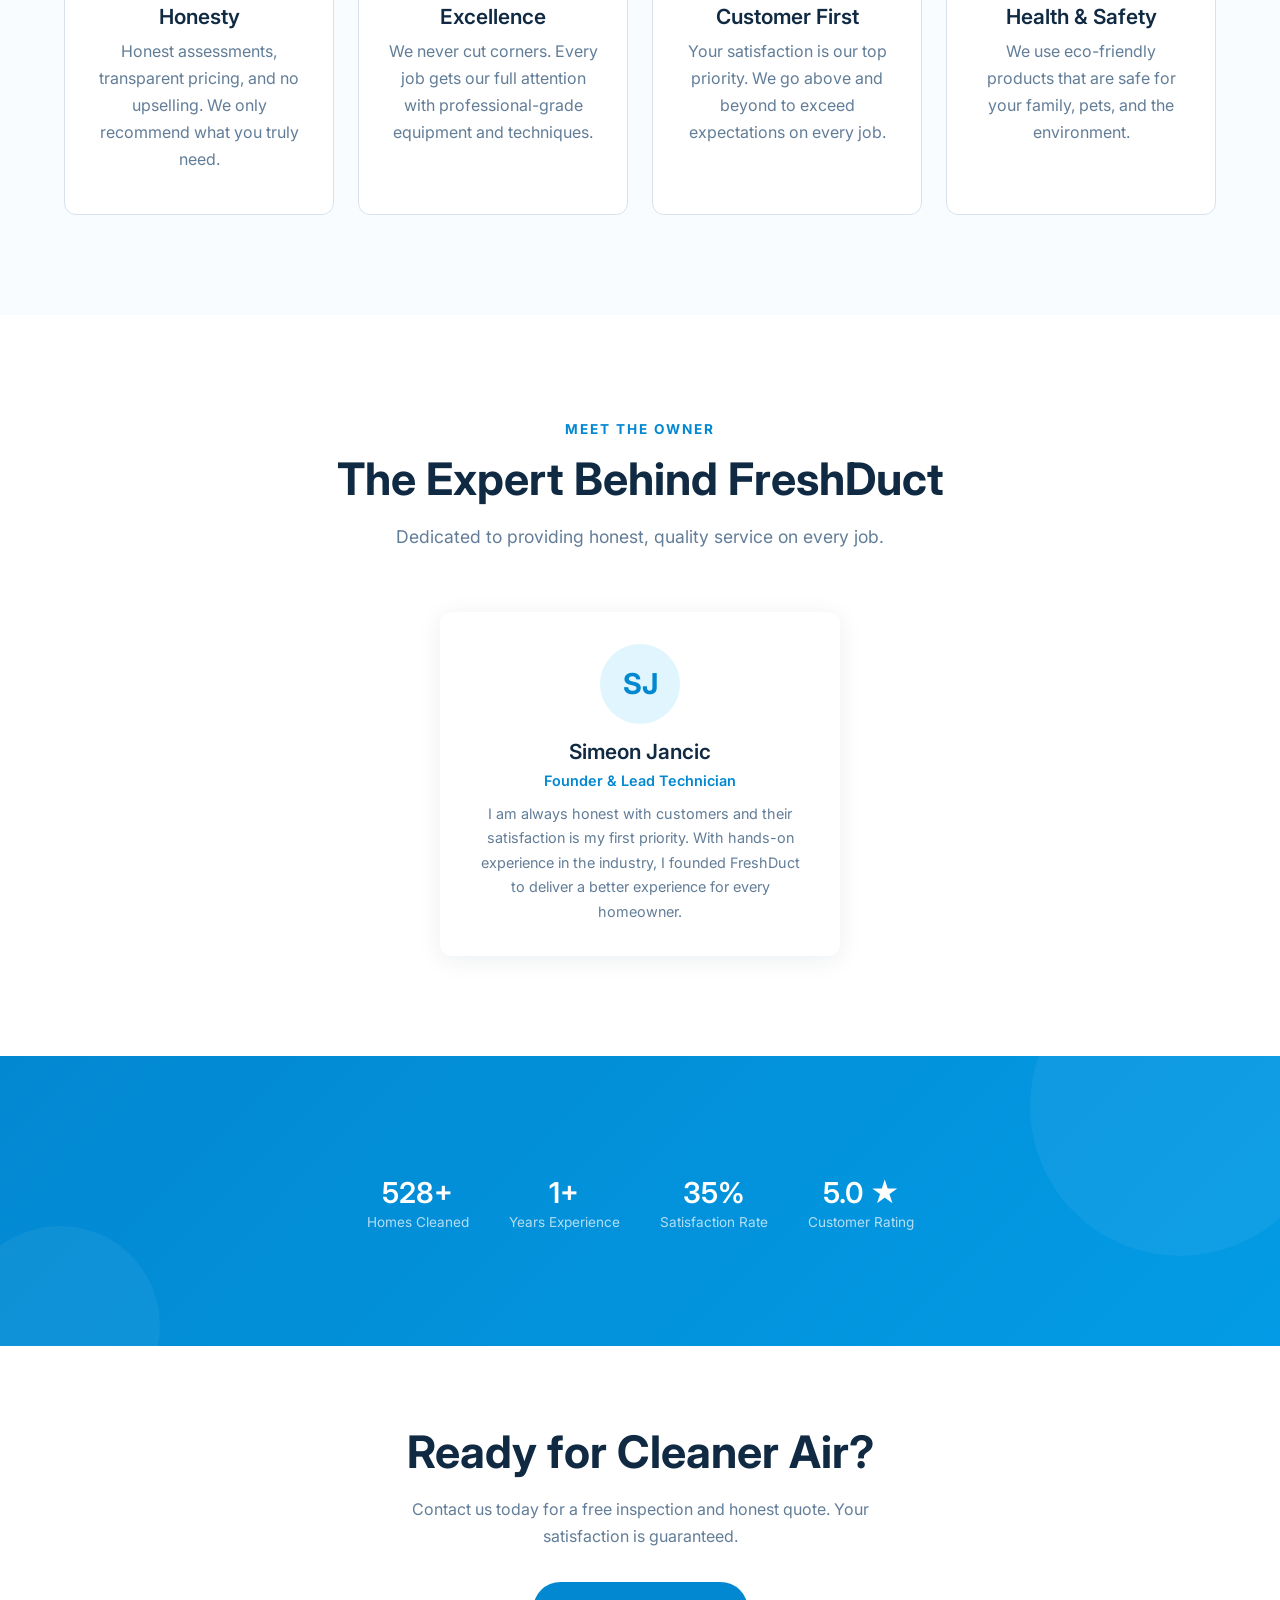
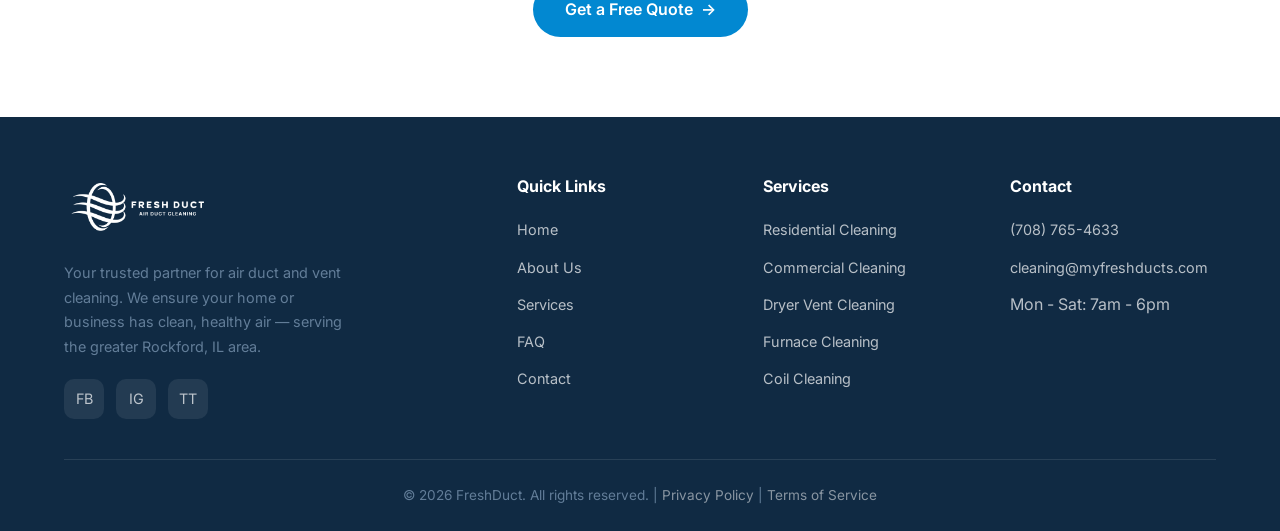
==== commit 4ea50473: "Replace stock photos with real owner-at-work photo on About and homepage Co-Authored-By: Claude Opus" ====
--- a/about.html
+++ b/about.html
@@ -59,7 +59,7 @@
           <p>Since then, we've cleaned over 1,500 homes and commercial properties in the greater Rockford area. Using advanced techniques and state-of-the-art equipment, we ensure a thorough cleaning of your ventilation systems — not just superficially, but from end to end. Whether you need regular maintenance or specialized cleaning, we're here to provide fast, efficient, and reliable service.</p>
         </div>
         <div class="image reveal-right">
-          <img src="https://images.unsplash.com/photo-1662556153586-223039dc8152?w=800&q=80" alt="FreshDuct professional air duct cleaning service in Rockford IL" width="800" height="400" loading="lazy">
+          <img src="owner-at-work.png" alt="FreshDuct owner cleaning air ducts on a ladder in Rockford IL" width="800" height="400" loading="lazy">
         </div>
       </div>
     </div>
--- a/styles.css
+++ b/styles.css
@@ -42,7 +42,7 @@
 .navbar.scrolled{background:rgba(255,255,255,.95);backdrop-filter:blur(20px);padding:12px 0;box-shadow:var(--shadow)}
 .navbar .container{display:flex;align-items:center;justify-content:space-between}
 .logo{display:inline-block}
-.logo img{height:52px;width:auto;display:block}
+.logo img{height:64px;width:auto;display:block}
 .nav-links{display:flex;gap:32px;align-items:center}
 .nav-links a{font-weight:500;font-size:.95rem;position:relative;color:var(--gray-800);transition:var(--transition)}
 .nav-links a::after{content:'';position:absolute;bottom:-4px;left:0;width:0;height:2px;background:var(--primary);transition:var(--transition)}
@@ -231,11 +231,22 @@
 .form-row{display:grid;grid-template-columns:1fr 1fr;gap:16px}
 .btn-submit{width:100%;justify-content:center;padding:16px;font-size:1.05rem}
 
+/* ===== BEFORE & AFTER ===== */
+.ba-grid{display:grid;grid-template-columns:repeat(2,1fr);gap:32px}
+.ba-pair{display:grid;grid-template-columns:1fr 1fr;gap:12px;background:var(--white);border-radius:var(--radius);overflow:hidden;box-shadow:var(--shadow);padding:8px}
+.ba-card{position:relative;border-radius:8px;overflow:hidden}
+.ba-card img{width:100%;height:250px;object-fit:cover;display:block;border-radius:8px}
+.ba-label{position:absolute;top:10px;left:10px;padding:4px 12px;border-radius:20px;font-size:.75rem;font-weight:700;text-transform:uppercase;letter-spacing:.5px;z-index:1}
+.ba-before{background:rgba(211,47,47,.9);color:#fff}
+.ba-after{background:rgba(46,125,50,.9);color:#fff}
+@media(max-width:968px){.ba-grid{grid-template-columns:1fr}.ba-card img{height:200px}}
+@media(max-width:480px){.ba-pair{grid-template-columns:1fr}.ba-card img{height:220px}}
+
 /* ===== FOOTER ===== */
 .footer{background:var(--black);color:rgba(255,255,255,.7);padding:60px 0 0}
 .footer-grid{display:grid;grid-template-columns:2fr 1fr 1fr 1fr;gap:40px;padding-bottom:40px;border-bottom:1px solid rgba(255,255,255,.1)}
 .footer-brand .logo{margin-bottom:16px;display:inline-block}
-.footer-brand .logo img{height:48px;width:auto;filter:brightness(0) invert(1)}
+.footer-brand .logo img{height:60px;width:auto;filter:brightness(0) invert(1)}
 .footer-brand p{font-size:.9rem;margin-bottom:20px;max-width:280px}
 .footer-social{display:flex;gap:12px}
 .footer-social a{width:40px;height:40px;border-radius:10px;background:rgba(255,255,255,.08);display:flex;align-items:center;justify-content:center;transition:var(--transition);font-size:.9rem}
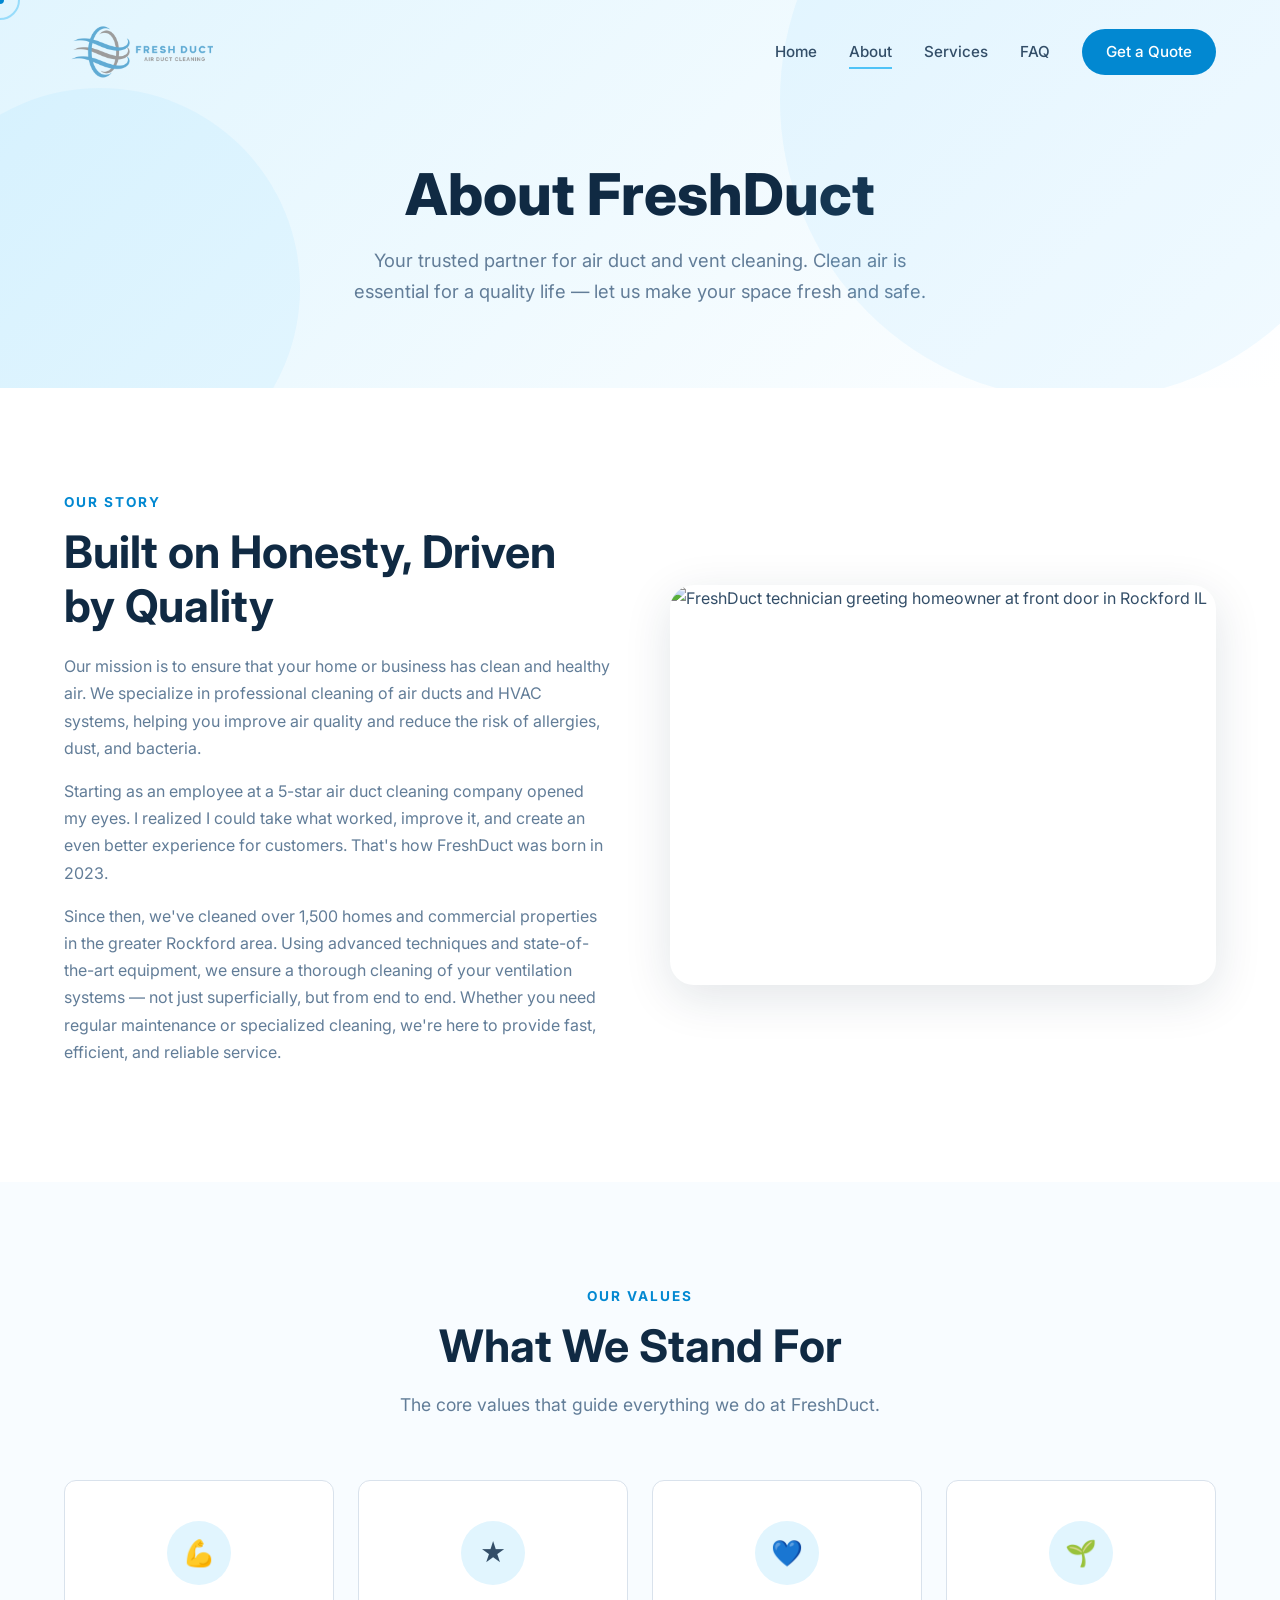
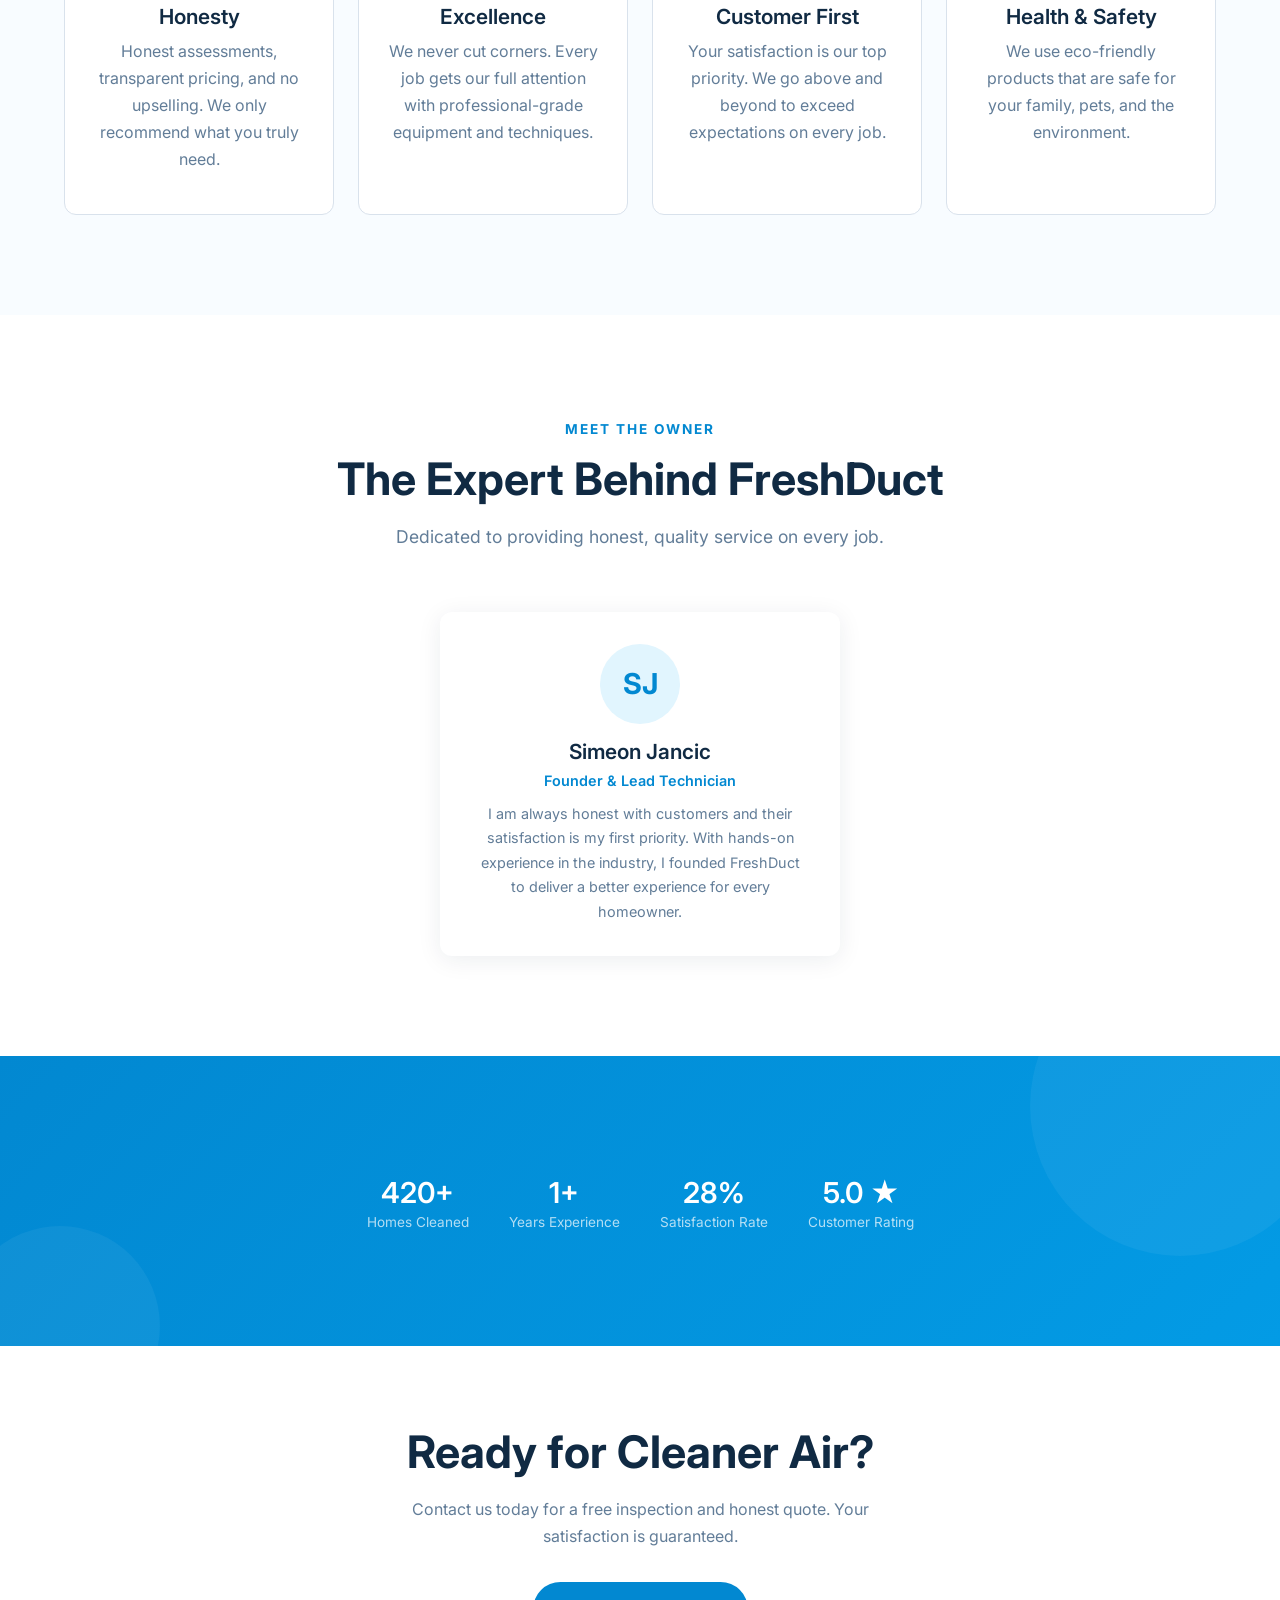
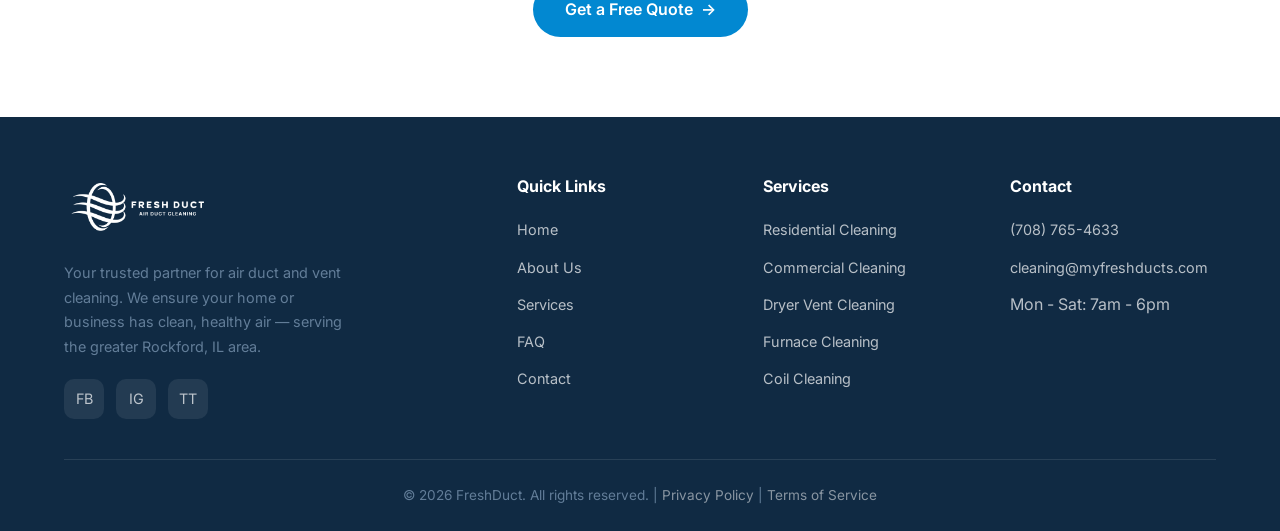
==== commit 377c7448: "Use handshake photo on About page Co-Authored-By: Claude Opus 4.6 <noreply@anthropic.com>" ====
--- a/about.html
+++ b/about.html
@@ -59,7 +59,7 @@
           <p>Since then, we've cleaned over 1,500 homes and commercial properties in the greater Rockford area. Using advanced techniques and state-of-the-art equipment, we ensure a thorough cleaning of your ventilation systems — not just superficially, but from end to end. Whether you need regular maintenance or specialized cleaning, we're here to provide fast, efficient, and reliable service.</p>
         </div>
         <div class="image reveal-right">
-          <img src="owner-at-work.png" alt="FreshDuct owner cleaning air ducts on a ladder in Rockford IL" width="800" height="400" loading="lazy">
+          <img src="tech-greeting.png" alt="FreshDuct technician greeting homeowner at front door in Rockford IL" width="800" height="400" loading="lazy">
         </div>
       </div>
     </div>
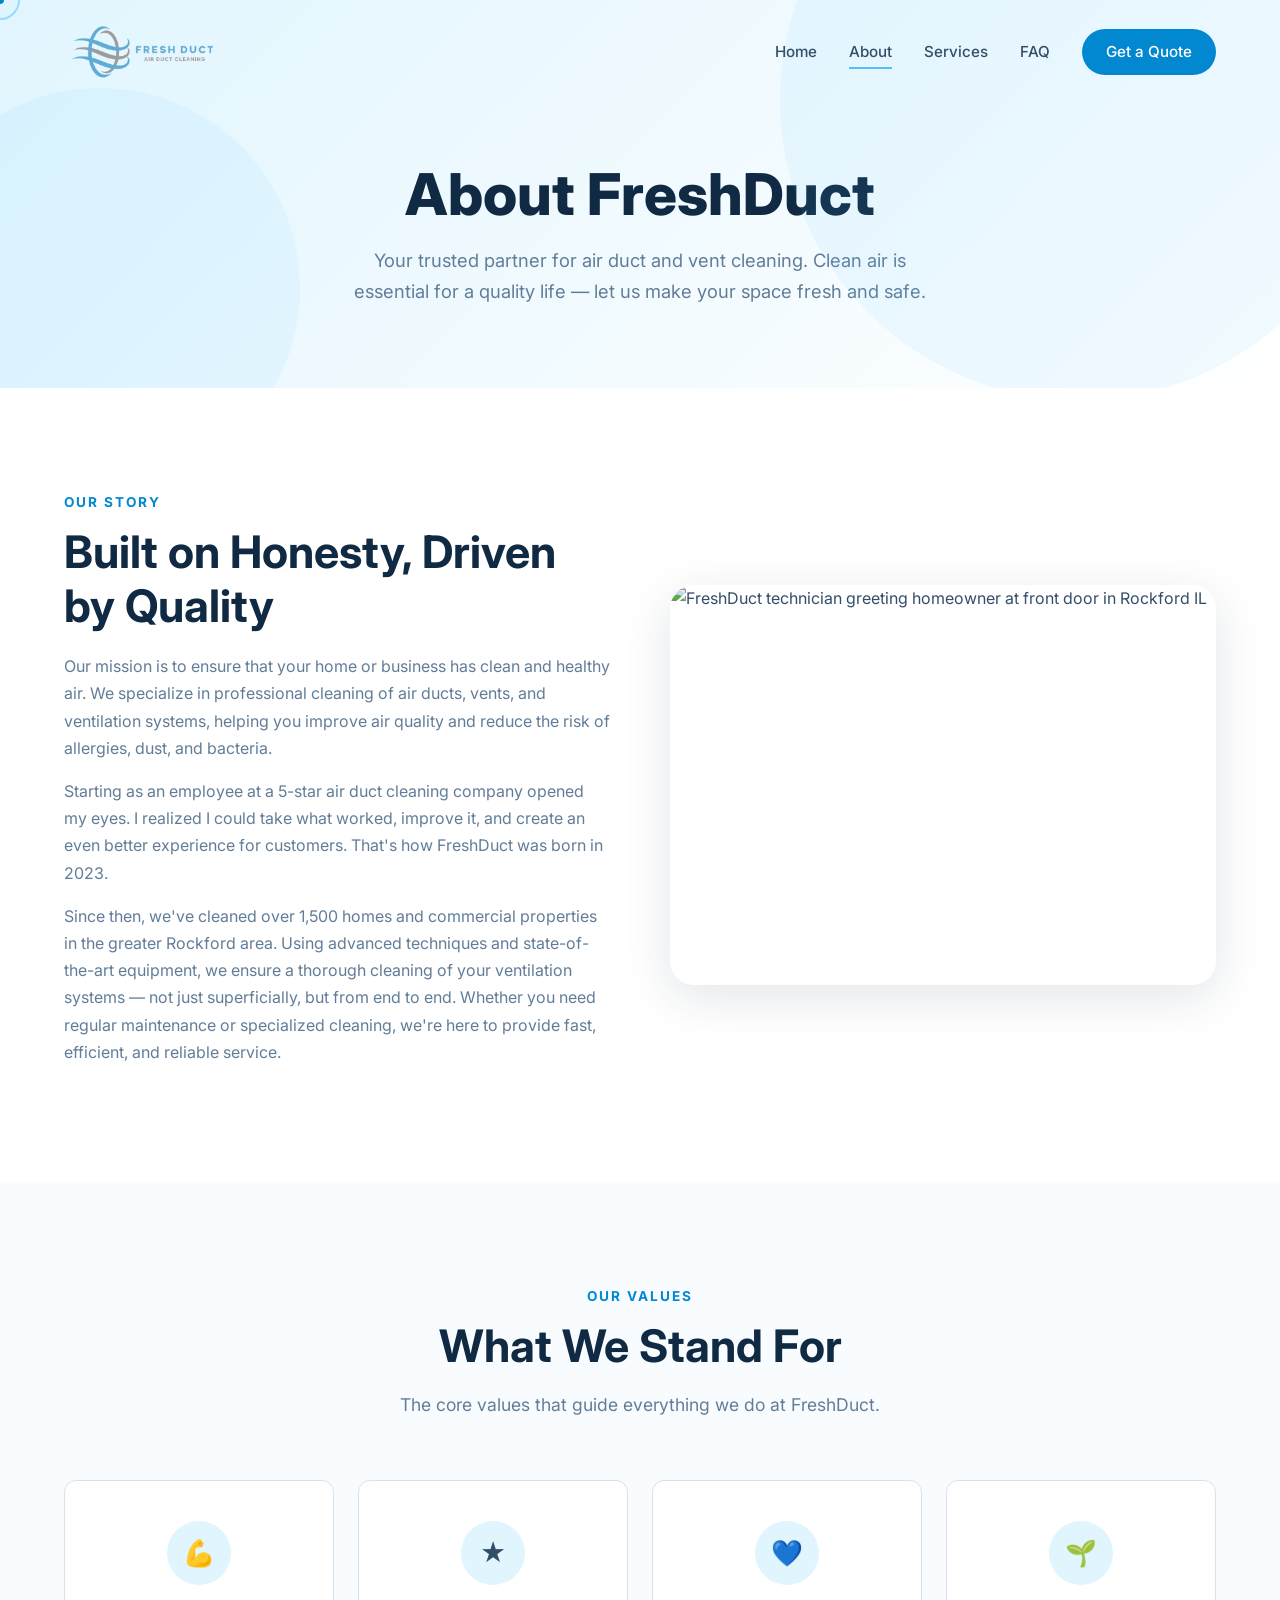
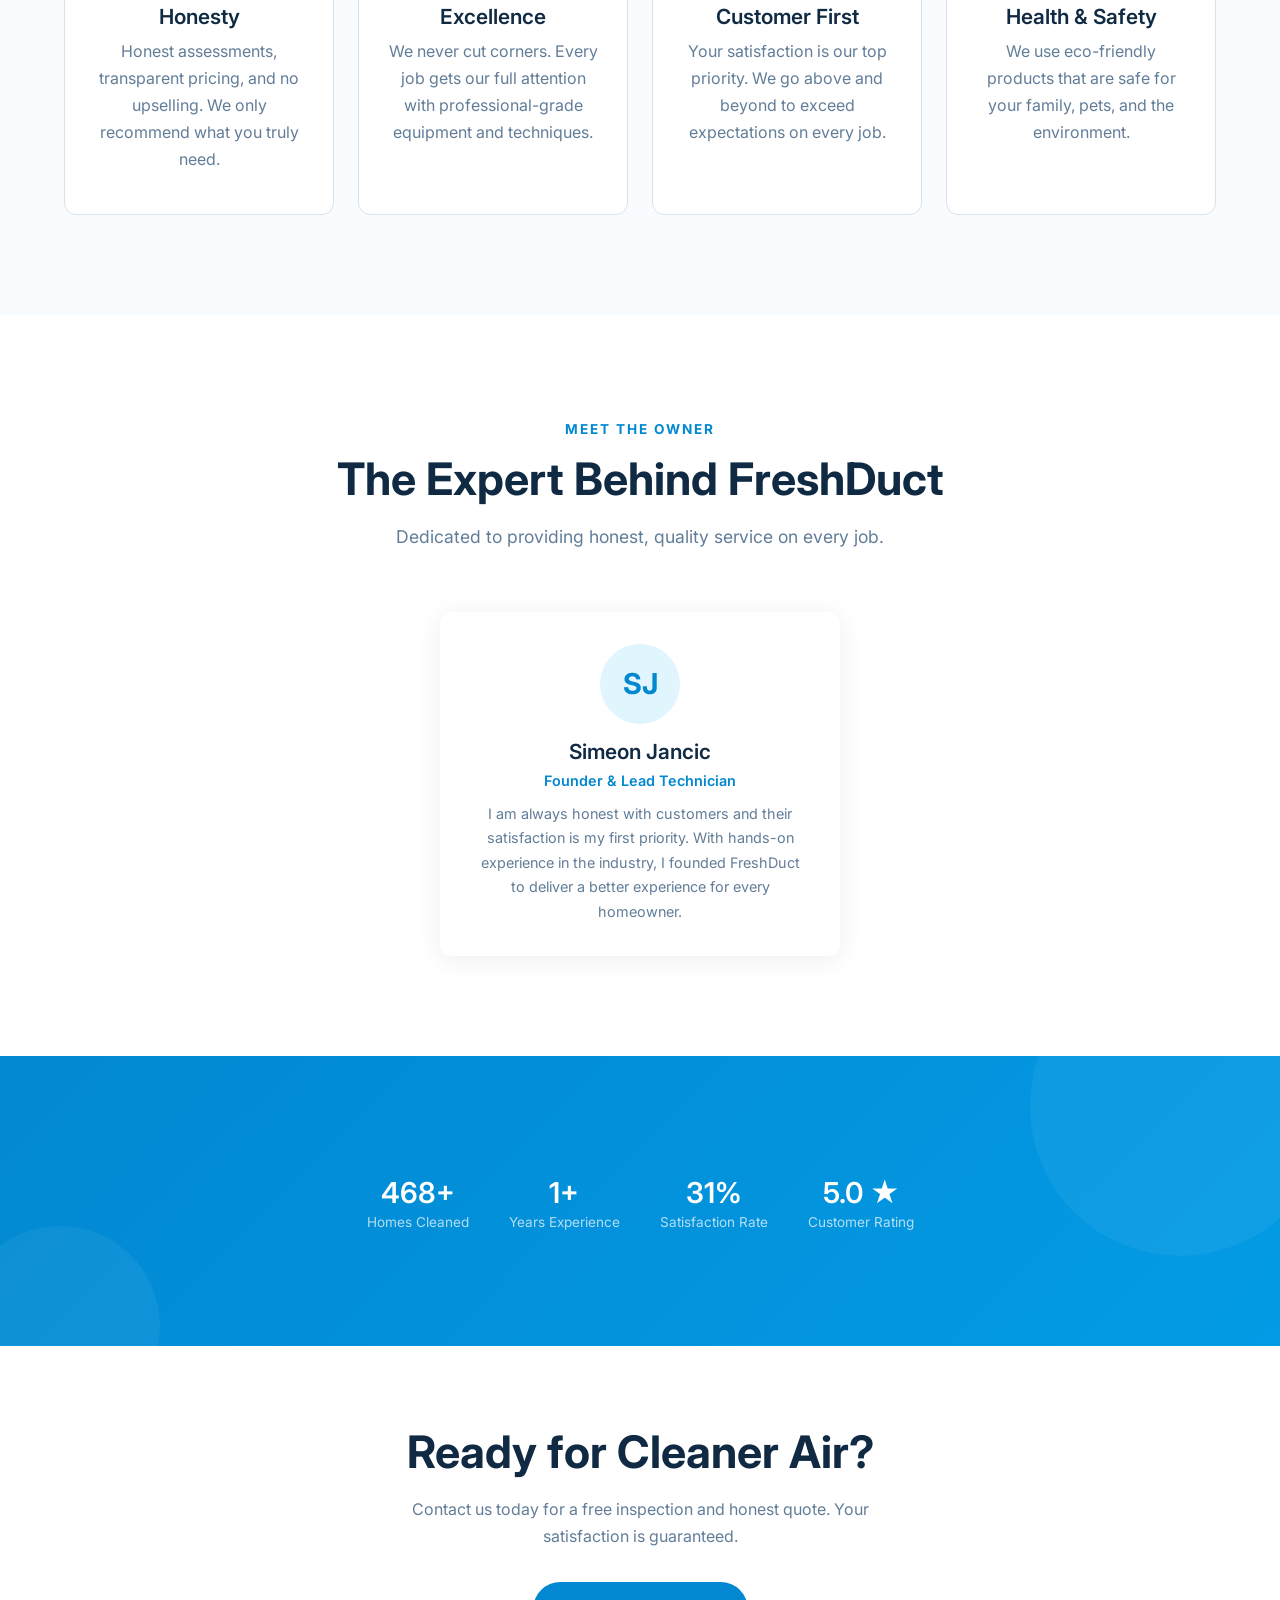
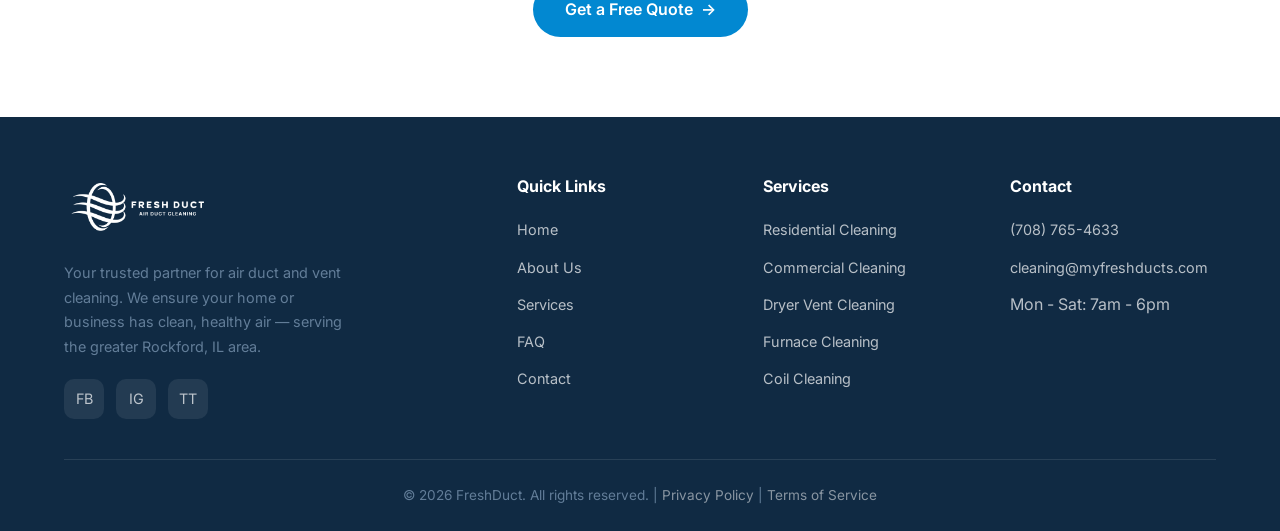
==== commit 50f4ba39: "Update wording to reflect air duct cleaning business, not HVAC Co-Authored-By: Claude Opus 4.6 <nore" ====
--- a/about.html
+++ b/about.html
@@ -54,7 +54,7 @@
         <div class="text reveal-left">
           <span class="section-label">Our Story</span>
           <h2>Built on Honesty, Driven by Quality</h2>
-          <p>Our mission is to ensure that your home or business has clean and healthy air. We specialize in professional cleaning of air ducts and HVAC systems, helping you improve air quality and reduce the risk of allergies, dust, and bacteria.</p>
+          <p>Our mission is to ensure that your home or business has clean and healthy air. We specialize in professional cleaning of air ducts, vents, and ventilation systems, helping you improve air quality and reduce the risk of allergies, dust, and bacteria.</p>
           <p>Starting as an employee at a 5-star air duct cleaning company opened my eyes. I realized I could take what worked, improve it, and create an even better experience for customers. That's how FreshDuct was born in 2023.</p>
           <p>Since then, we've cleaned over 1,500 homes and commercial properties in the greater Rockford area. Using advanced techniques and state-of-the-art equipment, we ensure a thorough cleaning of your ventilation systems — not just superficially, but from end to end. Whether you need regular maintenance or specialized cleaning, we're here to provide fast, efficient, and reliable service.</p>
         </div>
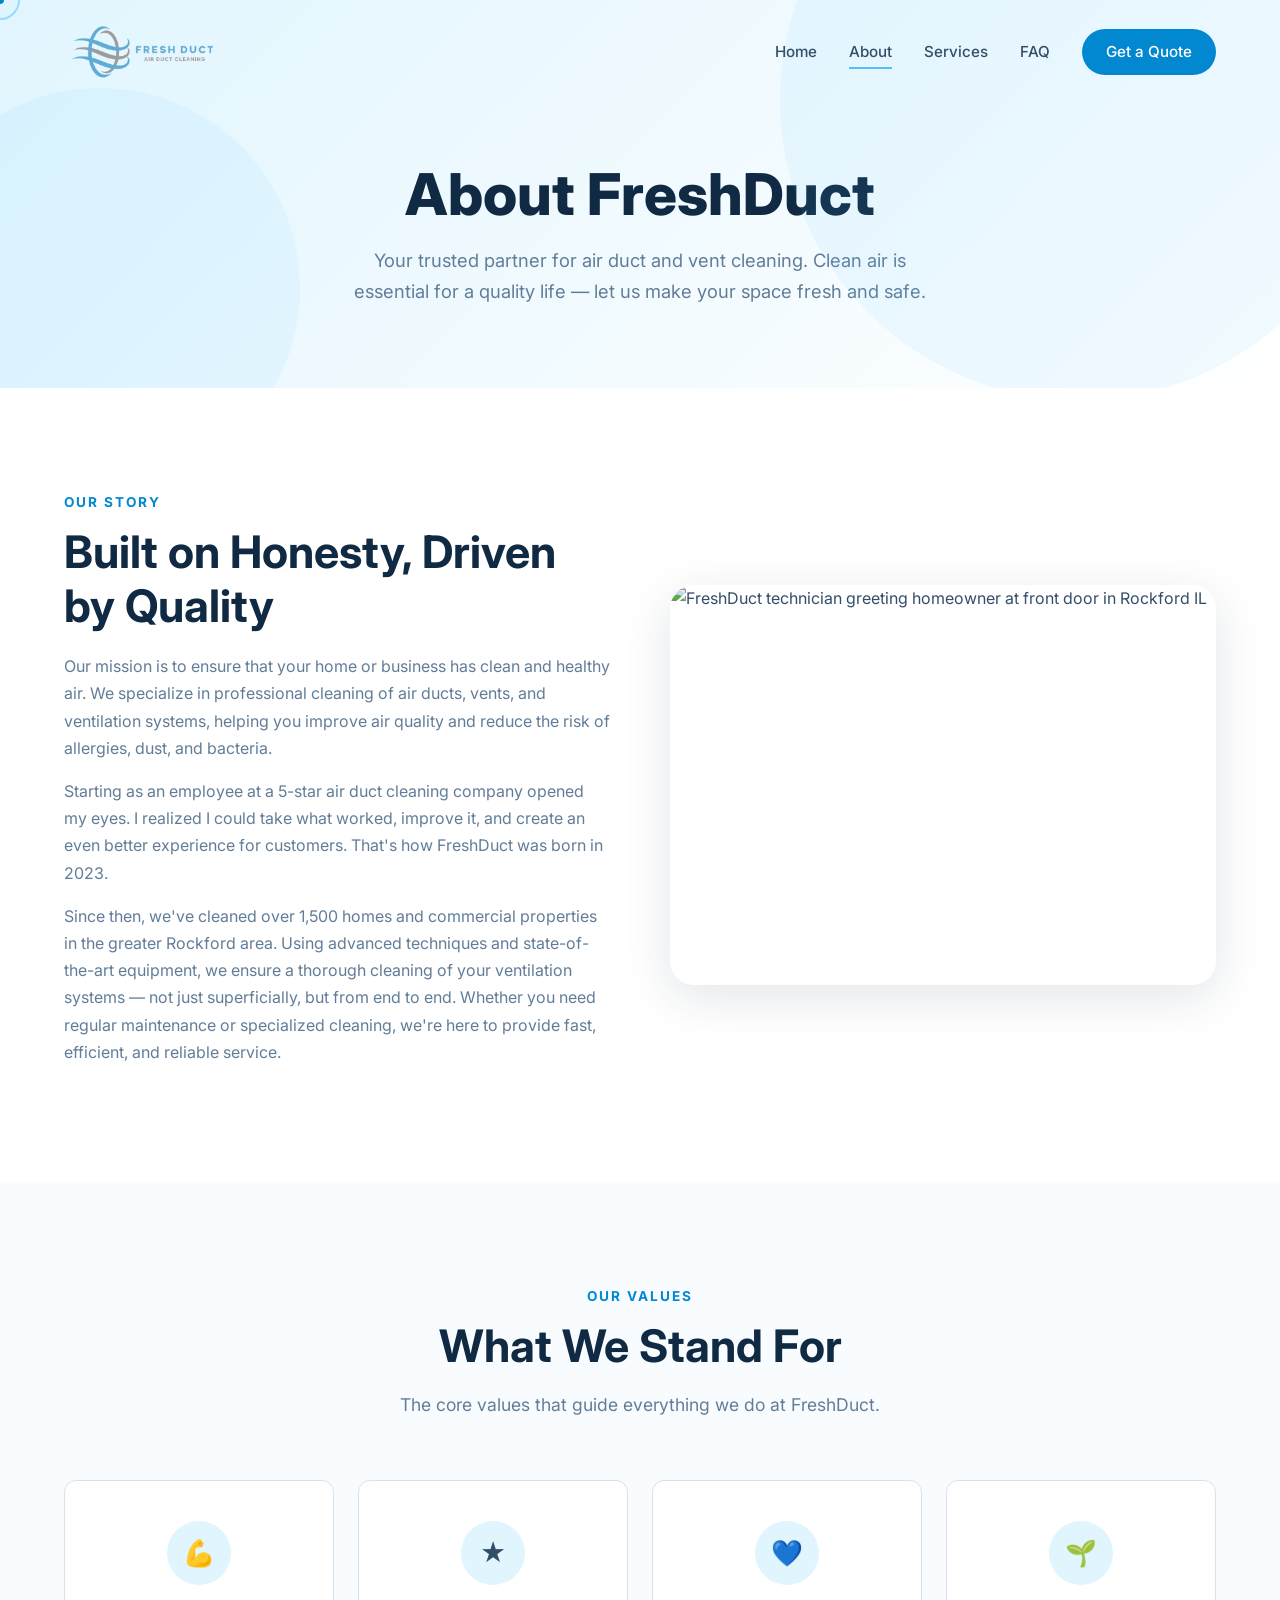
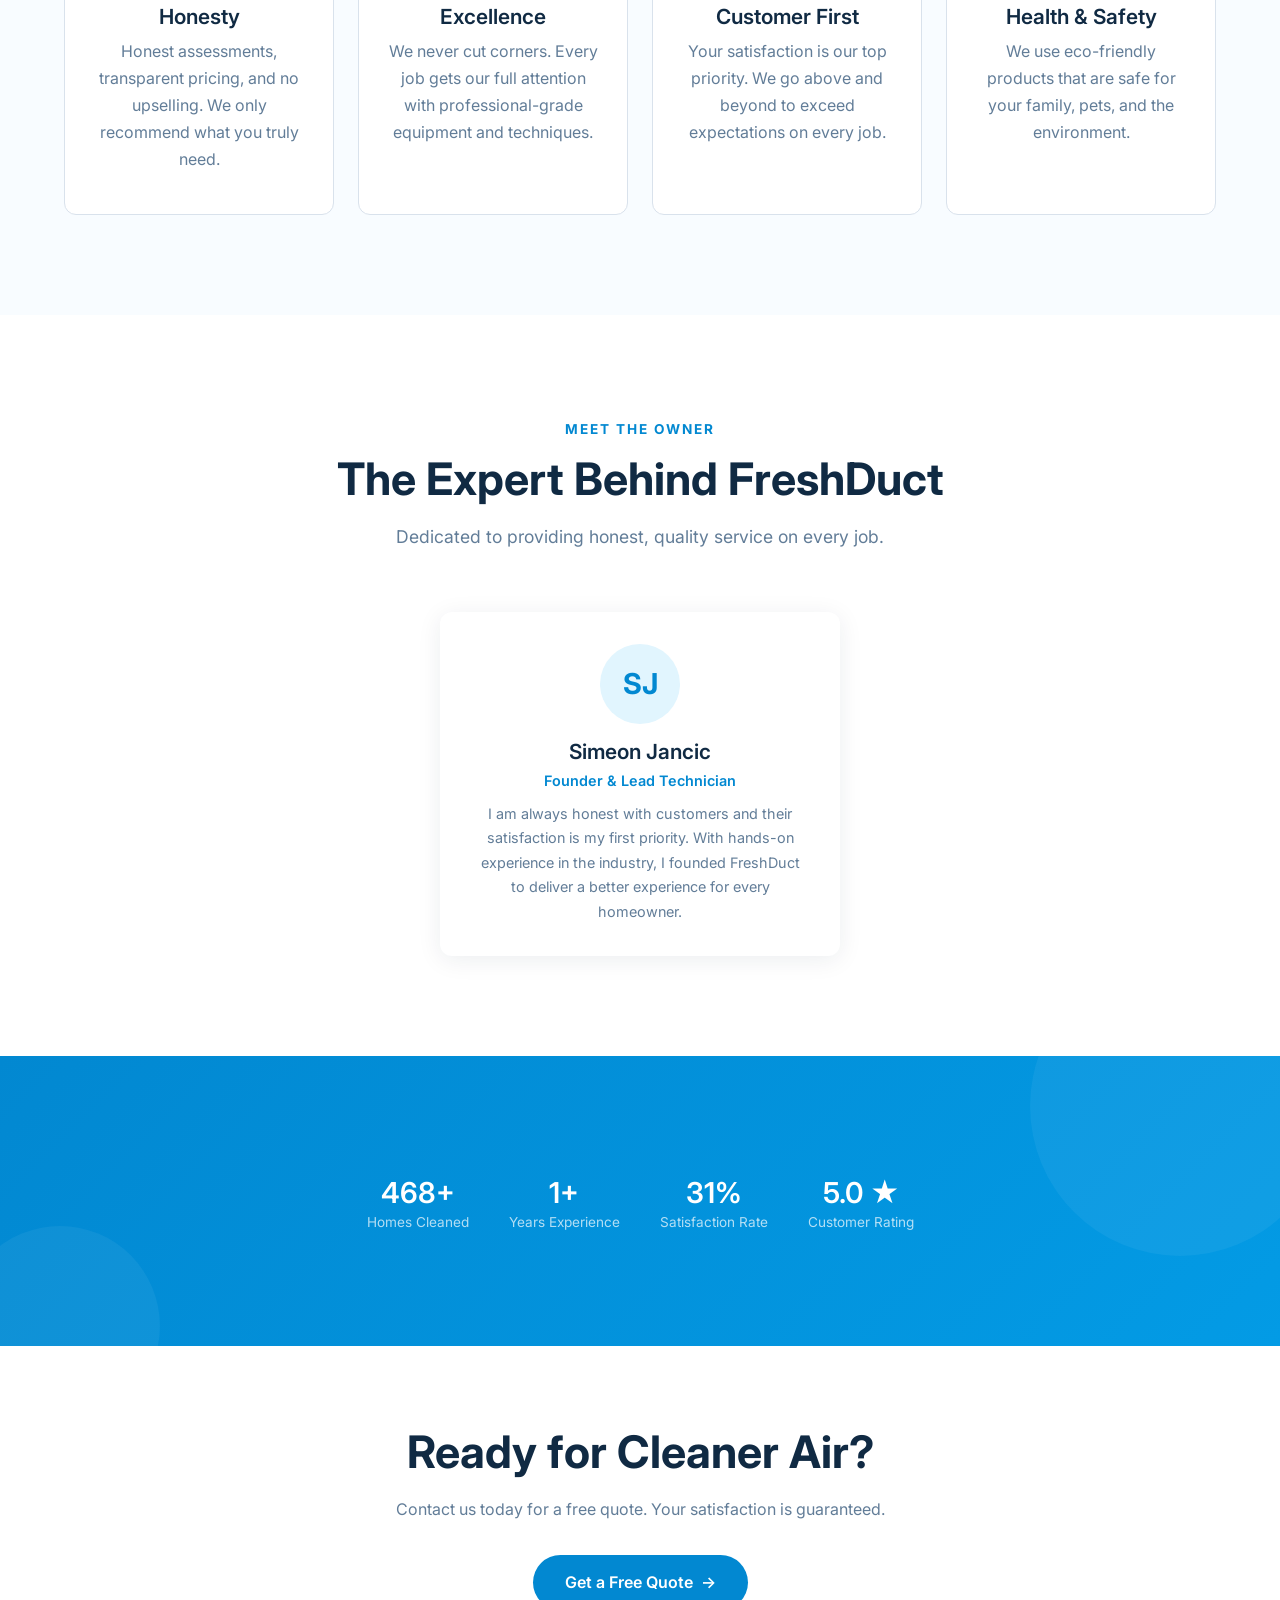
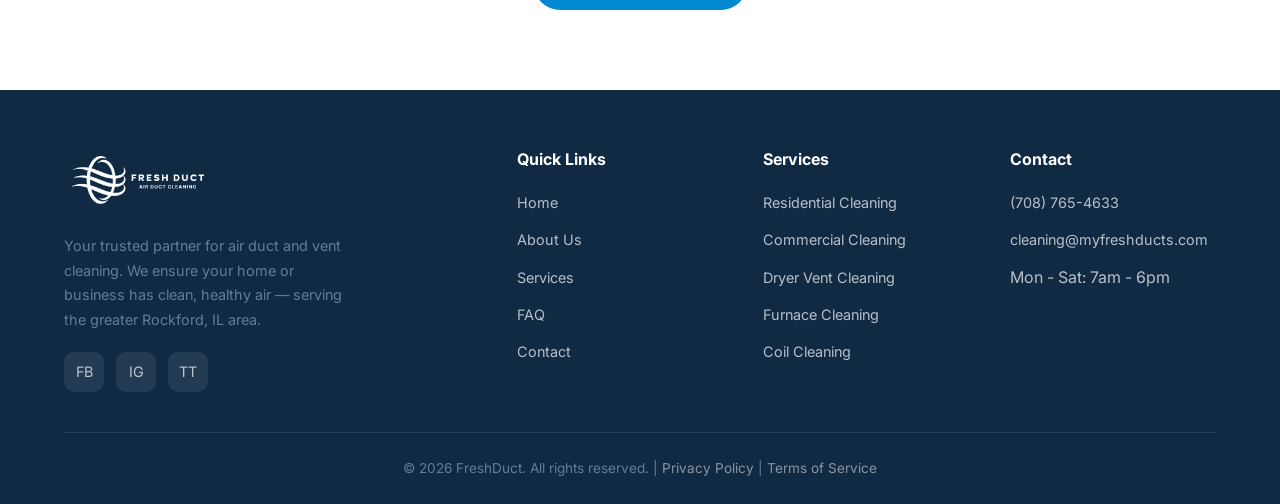
==== commit 5520df0c: "Replace free inspection with free quote across entire site Co-Authored-By: Claude Opus 4.6 <noreply@" ====
--- a/about.html
+++ b/about.html
@@ -145,7 +145,7 @@
   <section style="padding:80px 0;text-align:center">
     <div class="container reveal-scale">
       <h2>Ready for Cleaner Air?</h2>
-      <p style="margin:16px auto 32px;max-width:500px">Contact us today for a free inspection and honest quote. Your satisfaction is guaranteed.</p>
+      <p style="margin:16px auto 32px;max-width:500px">Contact us today for a free quote. Your satisfaction is guaranteed.</p>
       <a href="contact.html" class="btn btn-primary">Get a Free Quote <span>&rarr;</span></a>
     </div>
   </section>
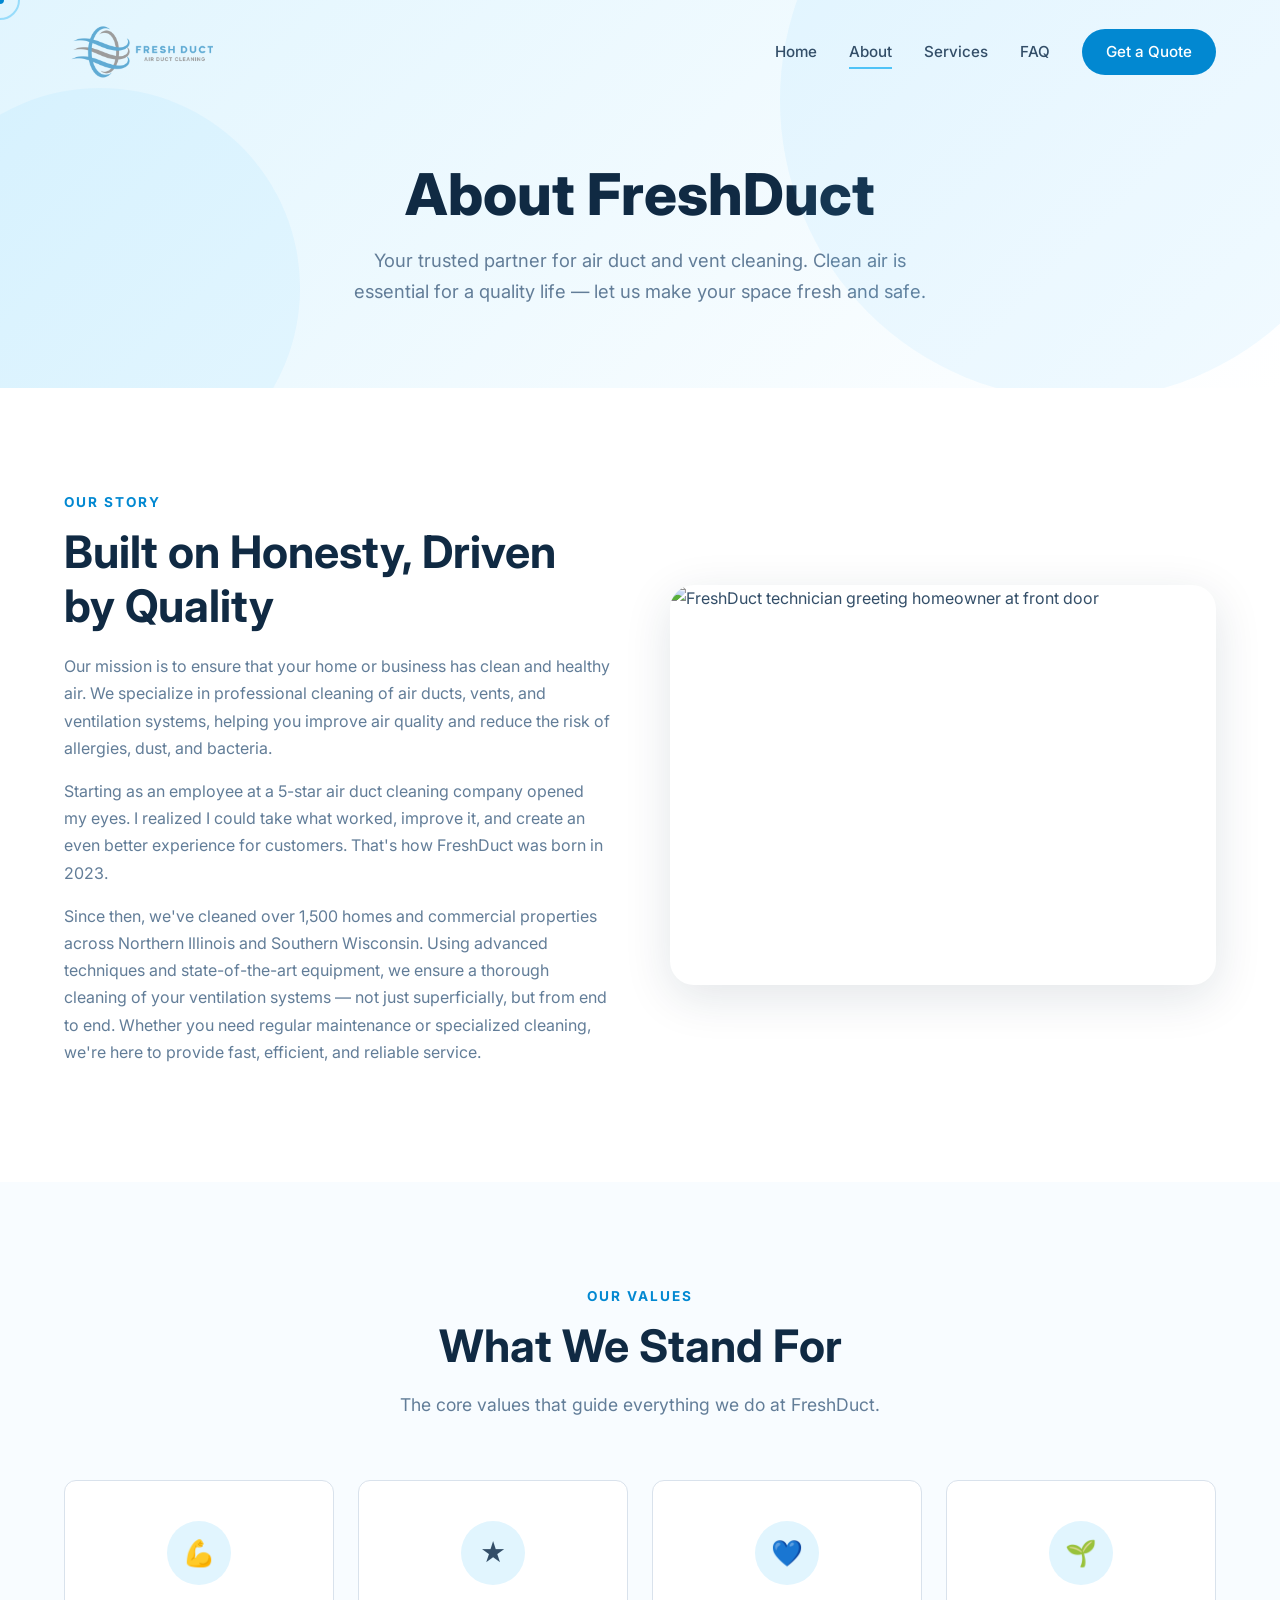
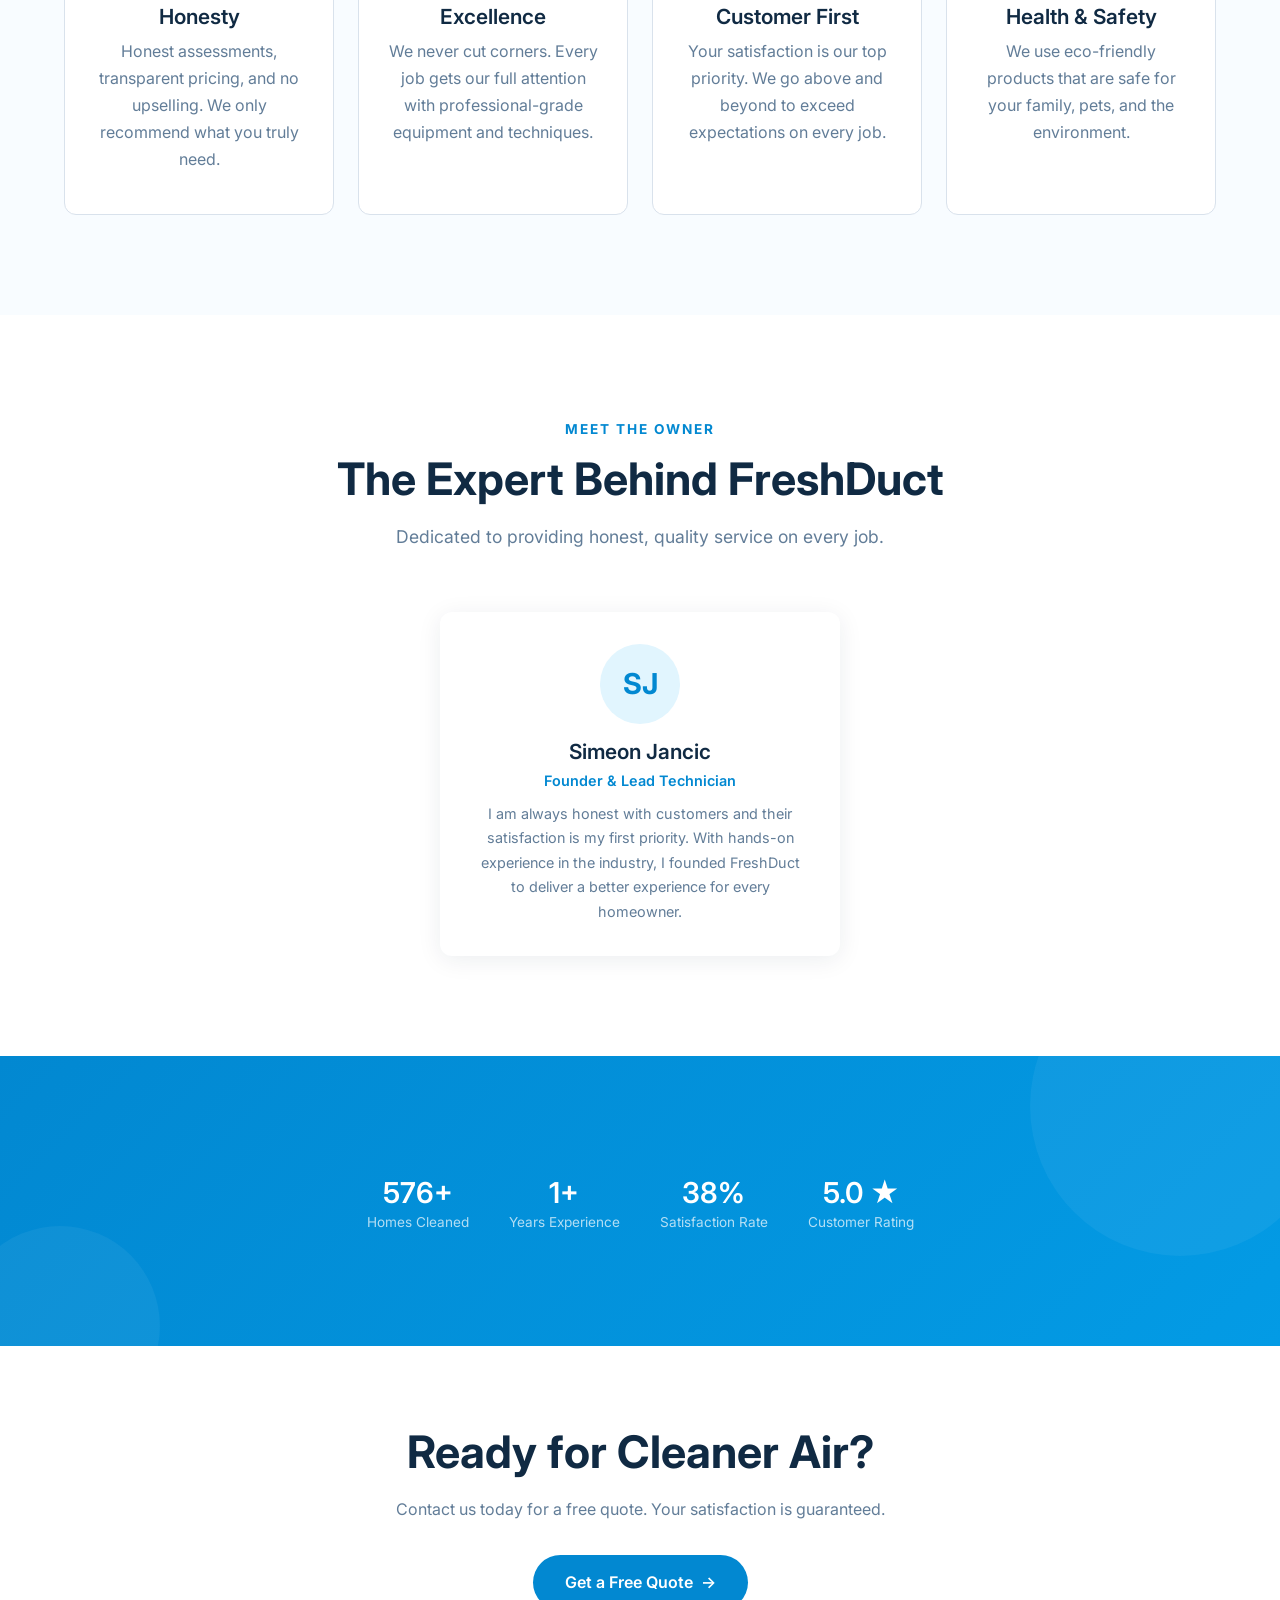
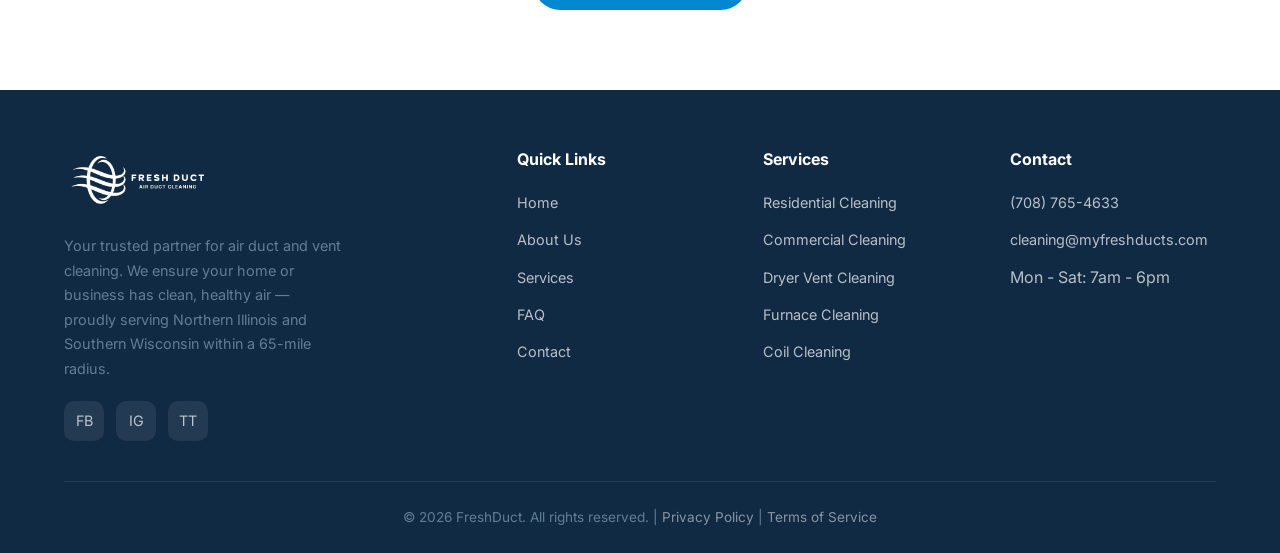
==== commit b4f8bfc0: "Add FAQs, update service area to Northern IL/Southern WI, swap service page images - Add 3 new FAQs " ====
--- a/about.html
+++ b/about.html
@@ -3,13 +3,13 @@
 <head>
   <meta charset="UTF-8">
   <meta name="viewport" content="width=device-width, initial-scale=1.0">
-  <meta name="description" content="Learn about FreshDuct - Professional air duct cleaning in Rockford, IL. Founded by Simeon Jancic with 4+ years of hands-on experience. Fully insured.">
-  <meta name="keywords" content="about FreshDuct, air duct cleaning Rockford, Simeon Jancic, professional duct cleaners Illinois">
+  <meta name="description" content="Learn about FreshDuct - Professional air duct cleaning in Northern Illinois and Southern Wisconsin. Founded by Simeon Jancic with 4+ years of hands-on experience. Fully insured.">
+  <meta name="keywords" content="about FreshDuct, air duct cleaning Northern Illinois, Simeon Jancic, professional duct cleaners Illinois, Southern Wisconsin">
   <meta name="robots" content="index, follow">
   <meta property="og:title" content="About FreshDuct - Our Story">
-  <meta property="og:description" content="Professional air duct cleaning in Rockford, IL. Learn about our mission and meet the founder.">
+  <meta property="og:description" content="Professional air duct cleaning in Northern Illinois and Southern Wisconsin. Learn about our mission and meet the founder.">
   <meta property="og:image" content="https://myfreshducts.com/og-image.png">
-  <title>About Us | FreshDuct - Air Duct Cleaning in Rockford, IL</title>
+  <title>About Us | FreshDuct - Air Duct Cleaning in Northern Illinois</title>
   <link rel="canonical" href="https://myfreshducts.com/about.html">
   <link rel="preconnect" href="https://fonts.googleapis.com">
   <link rel="preconnect" href="https://fonts.gstatic.com" crossorigin>
@@ -56,10 +56,10 @@
           <h2>Built on Honesty, Driven by Quality</h2>
           <p>Our mission is to ensure that your home or business has clean and healthy air. We specialize in professional cleaning of air ducts, vents, and ventilation systems, helping you improve air quality and reduce the risk of allergies, dust, and bacteria.</p>
           <p>Starting as an employee at a 5-star air duct cleaning company opened my eyes. I realized I could take what worked, improve it, and create an even better experience for customers. That's how FreshDuct was born in 2023.</p>
-          <p>Since then, we've cleaned over 1,500 homes and commercial properties in the greater Rockford area. Using advanced techniques and state-of-the-art equipment, we ensure a thorough cleaning of your ventilation systems — not just superficially, but from end to end. Whether you need regular maintenance or specialized cleaning, we're here to provide fast, efficient, and reliable service.</p>
+          <p>Since then, we've cleaned over 1,500 homes and commercial properties across Northern Illinois and Southern Wisconsin. Using advanced techniques and state-of-the-art equipment, we ensure a thorough cleaning of your ventilation systems — not just superficially, but from end to end. Whether you need regular maintenance or specialized cleaning, we're here to provide fast, efficient, and reliable service.</p>
         </div>
         <div class="image reveal-right">
-          <img src="tech-greeting.png" alt="FreshDuct technician greeting homeowner at front door in Rockford IL" width="800" height="400" loading="lazy">
+          <img src="tech-greeting.png" alt="FreshDuct technician greeting homeowner at front door" width="800" height="400" loading="lazy">
         </div>
       </div>
     </div>
@@ -156,7 +156,7 @@
       <div class="footer-grid">
         <div class="footer-brand">
           <a href="index.html" class="logo"><img src="logo.png" alt="FreshDuct Air Duct Cleaning"></a>
-          <p>Your trusted partner for air duct and vent cleaning. We ensure your home or business has clean, healthy air — serving the greater Rockford, IL area.</p>
+          <p>Your trusted partner for air duct and vent cleaning. We ensure your home or business has clean, healthy air — proudly serving Northern Illinois and Southern Wisconsin within a 65-mile radius.</p>
           <div class="footer-social">
             <a href="https://www.facebook.com/myfreshduct" target="_blank" rel="noopener" aria-label="Facebook">FB</a>
             <a href="https://www.instagram.com/my_freshduct/" target="_blank" rel="noopener" aria-label="Instagram">IG</a>
--- a/styles.css
+++ b/styles.css
@@ -126,7 +126,7 @@
 
 /* ===== PROCESS ===== */
 .process-section{background:var(--off-white)}
-.process-grid{display:grid;grid-template-columns:repeat(4,1fr);gap:24px;position:relative}
+.process-grid{display:grid;grid-template-columns:repeat(3,1fr);gap:24px;position:relative;max-width:900px;margin:0 auto}
 .process-grid::before{content:'';position:absolute;top:44px;left:12%;width:76%;height:2px;background:linear-gradient(90deg,var(--primary),var(--primary-dark));opacity:.2}
 .process-step{text-align:center;position:relative}
 .process-step .step-num{width:48px;height:48px;border-radius:50%;background:var(--primary-dark);color:var(--white);display:flex;align-items:center;justify-content:center;font-weight:700;margin:0 auto 20px;position:relative;z-index:2;transition:var(--transition)}
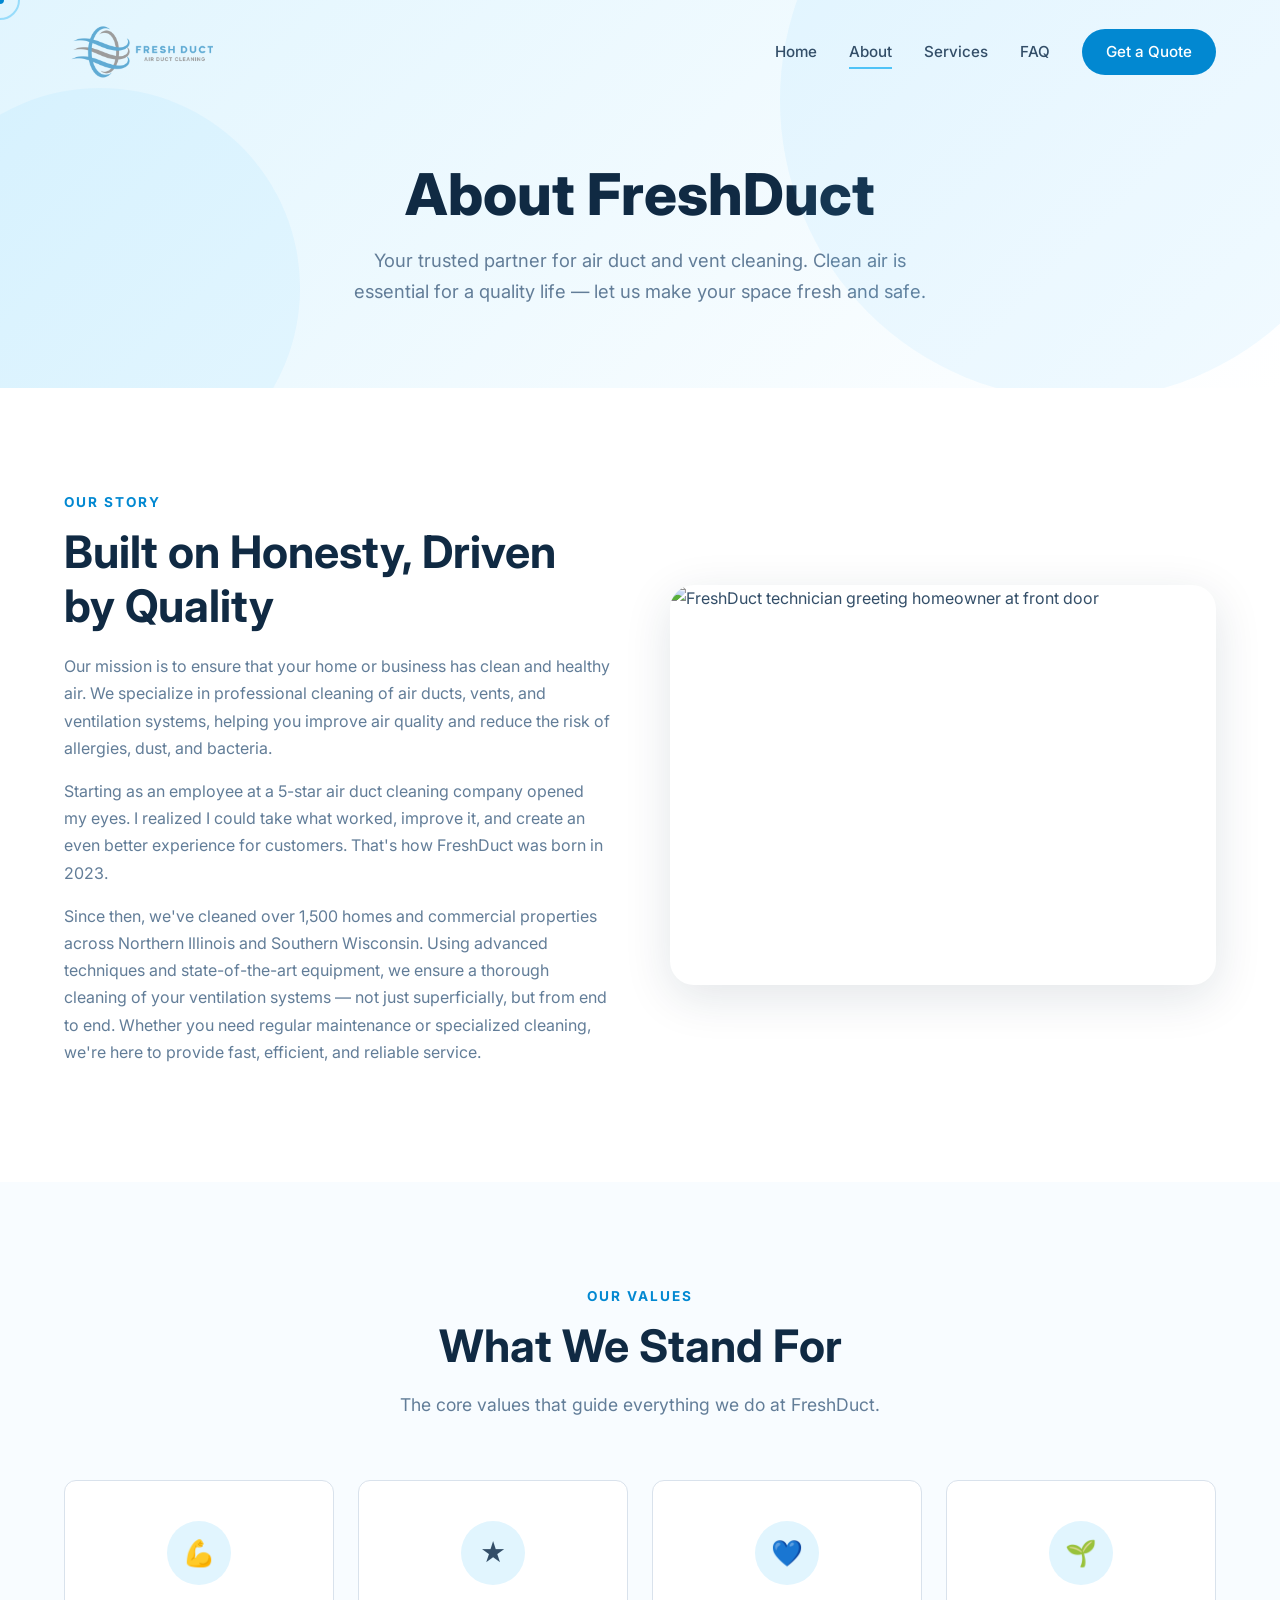
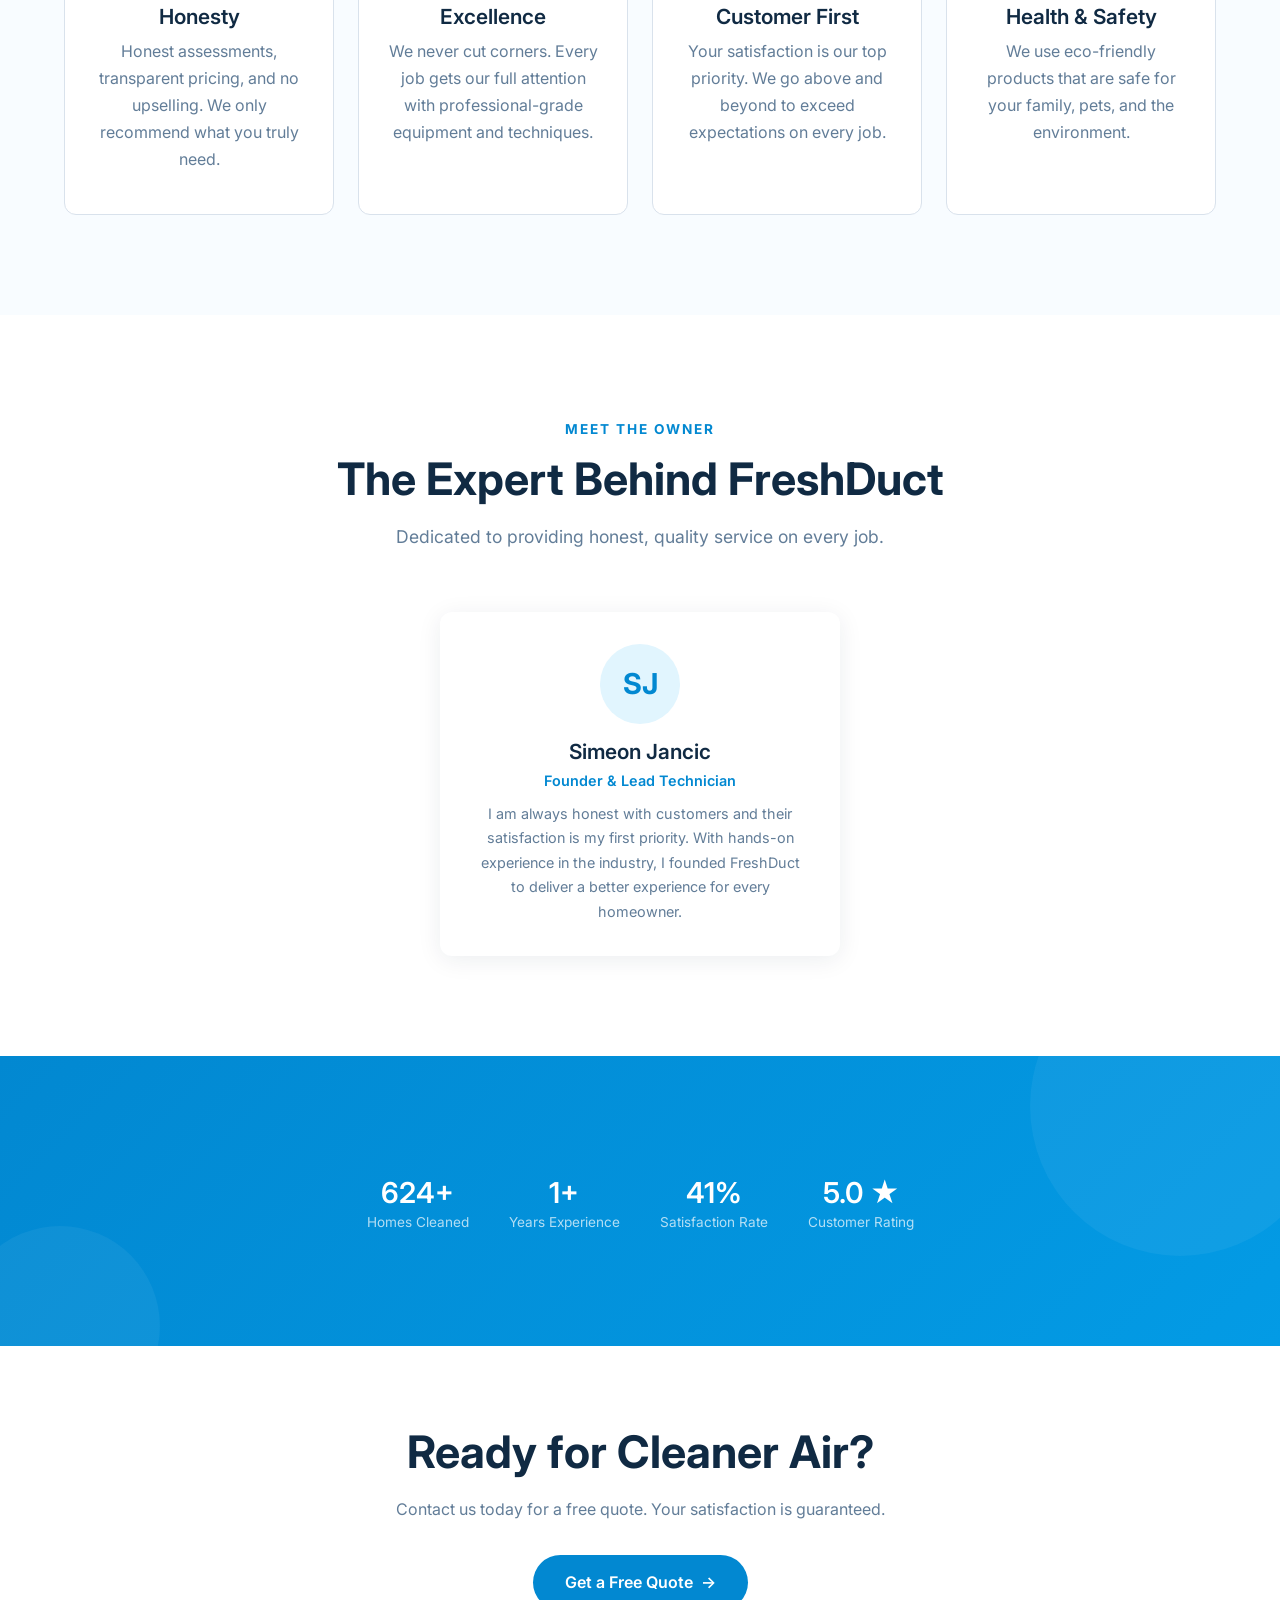
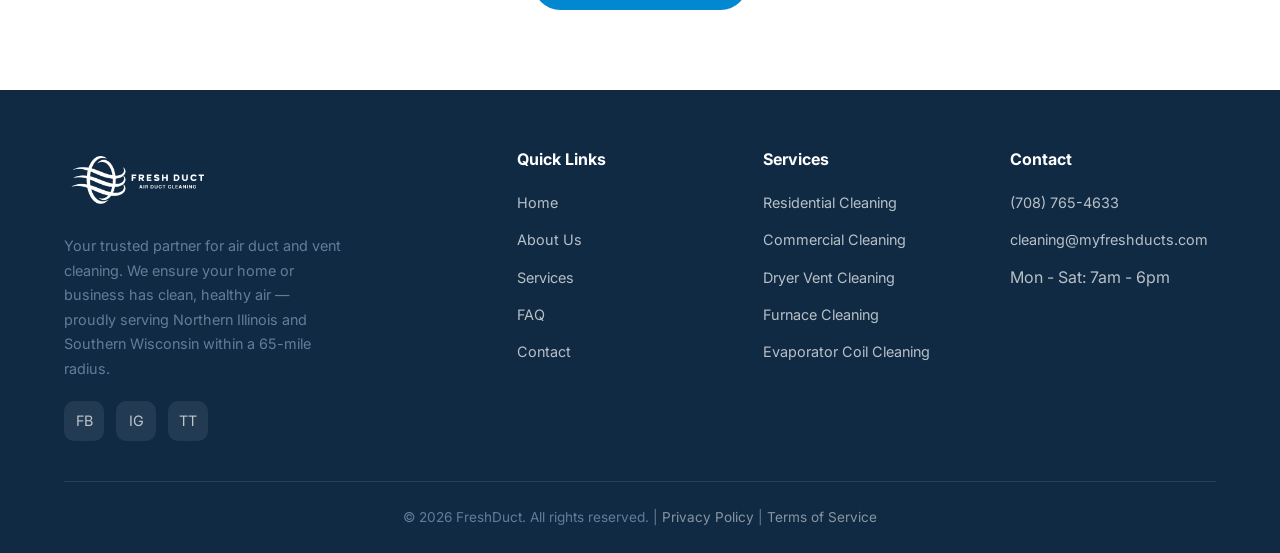
==== commit 2545aae1: "Rename Coil Cleaning to Evaporator Coil Cleaning across entire site - Updated page title, headings, " ====
--- a/about.html
+++ b/about.html
@@ -180,7 +180,7 @@
             <li><a href="commercial-duct-cleaning.html">Commercial Cleaning</a></li>
             <li><a href="dryer-vent-cleaning.html">Dryer Vent Cleaning</a></li>
             <li><a href="furnace-cleaning.html">Furnace Cleaning</a></li>
-            <li><a href="coil-cleaning.html">Coil Cleaning</a></li>
+            <li><a href="coil-cleaning.html">Evaporator Coil Cleaning</a></li>
           </ul>
         </div>
         <div>
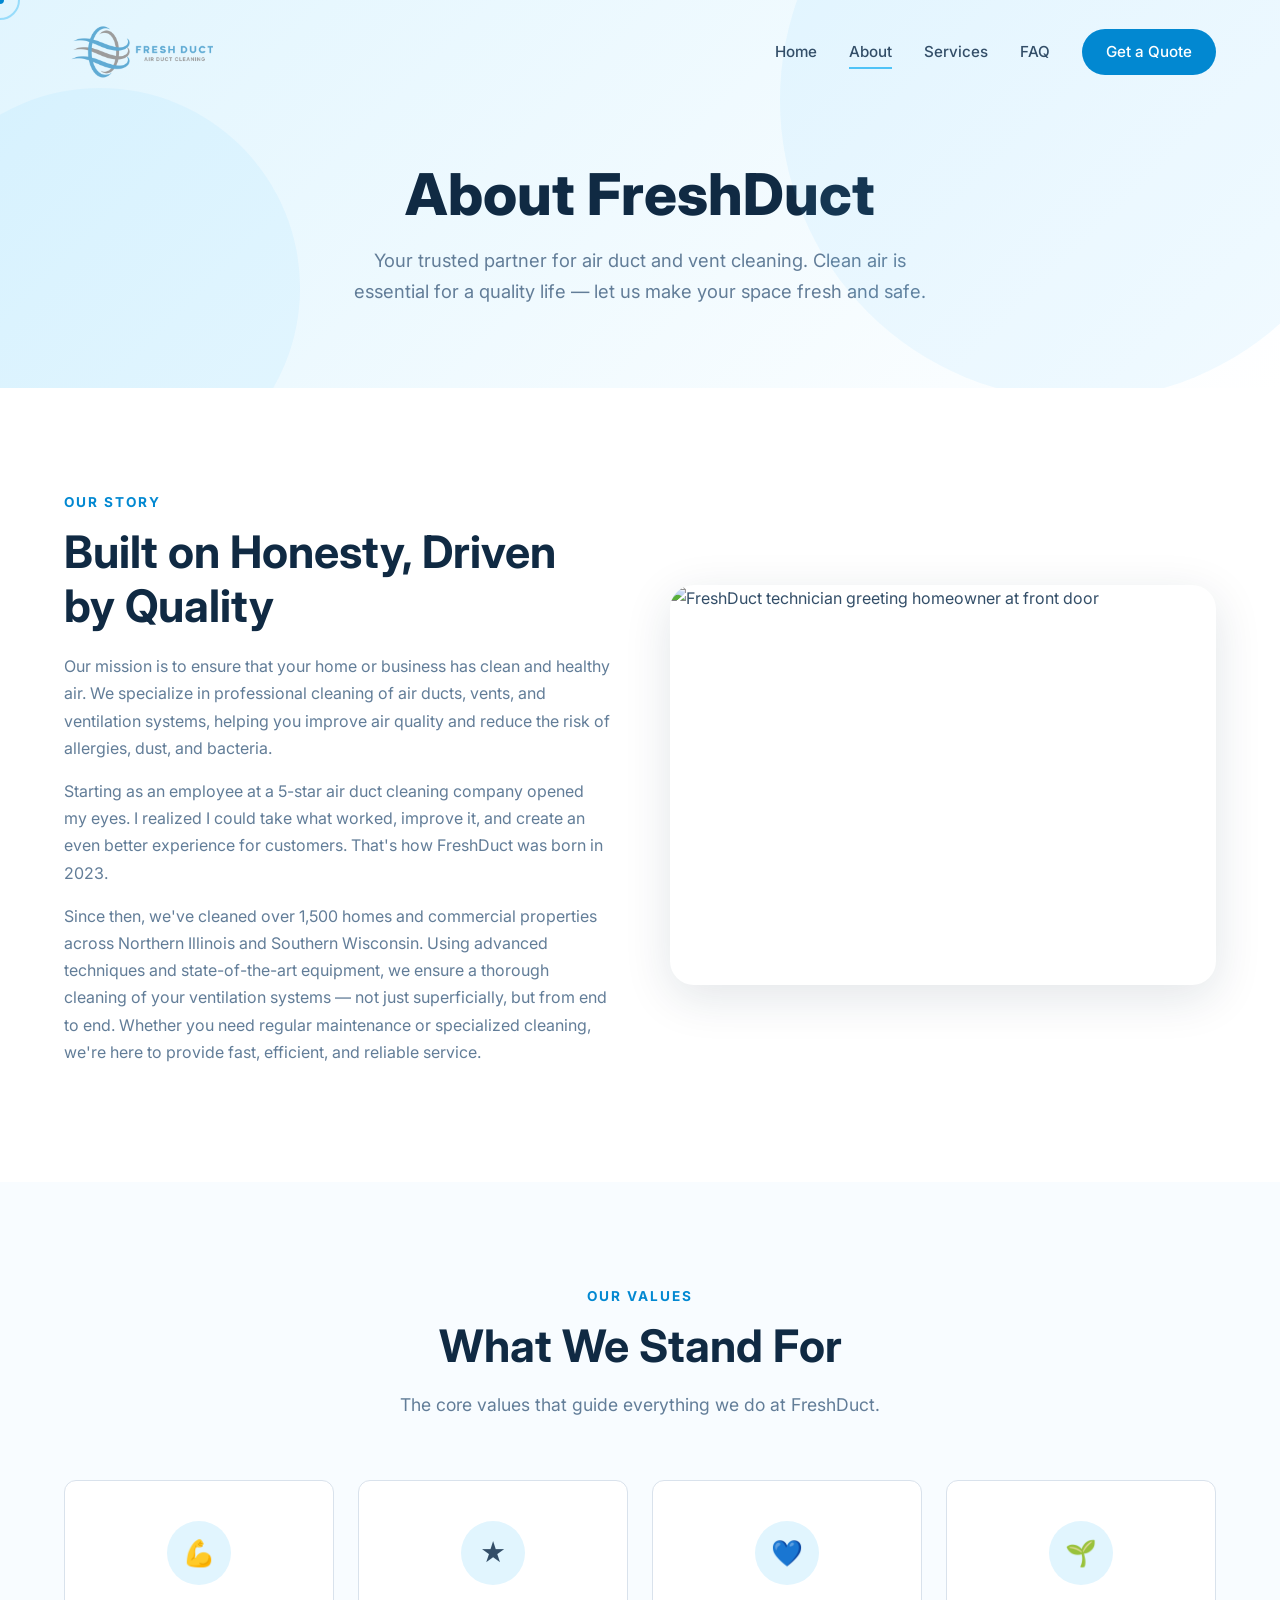
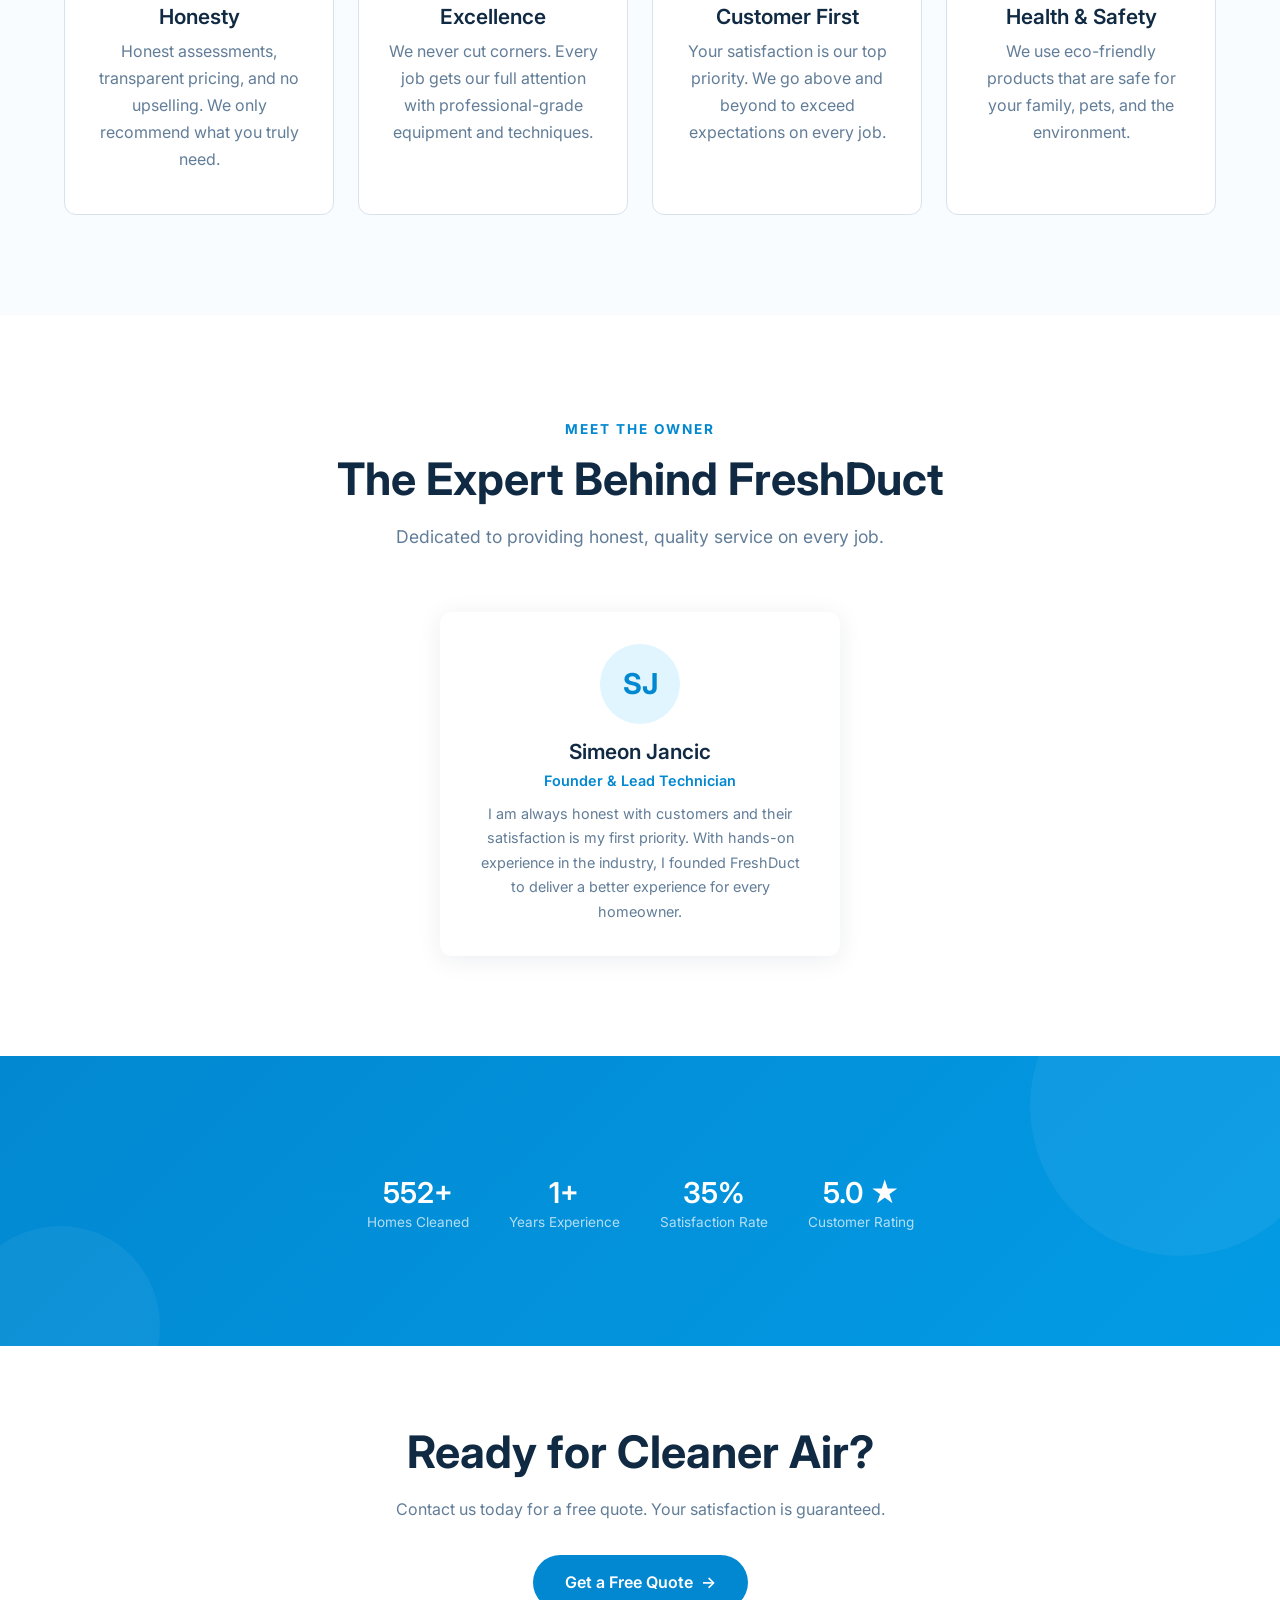
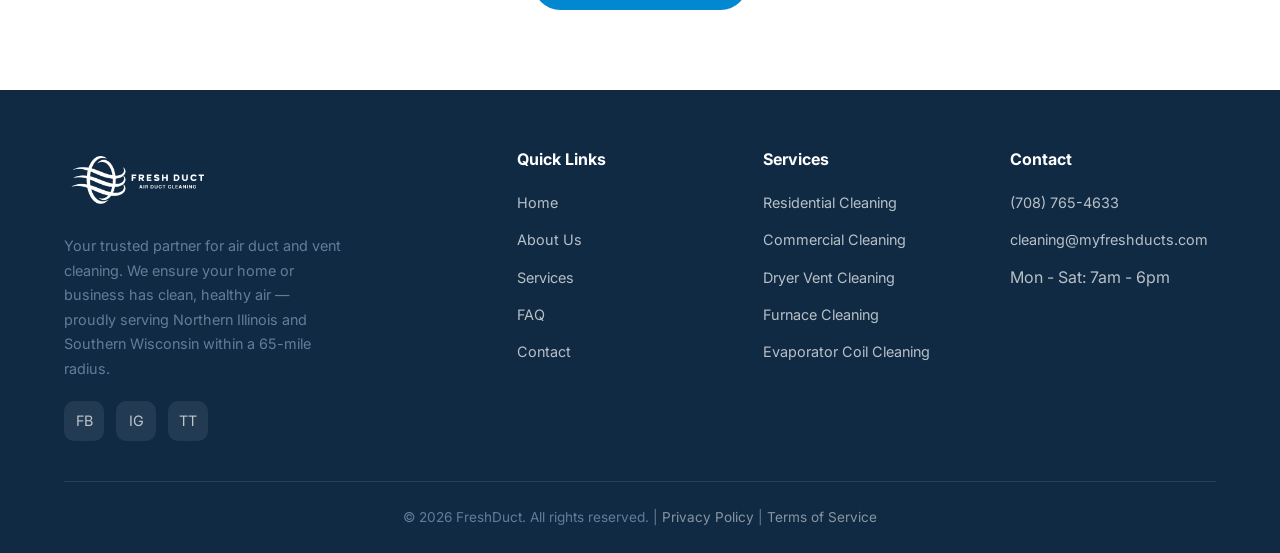
==== commit ac96c74e: "Add sitemap.xml, robots.txt, and fix canonical URLs for Google indexing Co-Authored-By: Claude Opus " ====
--- a/about.html
+++ b/about.html
@@ -10,7 +10,7 @@
   <meta property="og:description" content="Professional air duct cleaning in Northern Illinois and Southern Wisconsin. Learn about our mission and meet the founder.">
   <meta property="og:image" content="https://myfreshducts.com/og-image.png">
   <title>About Us | FreshDuct - Air Duct Cleaning in Northern Illinois</title>
-  <link rel="canonical" href="https://myfreshducts.com/about.html">
+  <link rel="canonical" href="https://myfreshducts.com/about">
   <link rel="preconnect" href="https://fonts.googleapis.com">
   <link rel="preconnect" href="https://fonts.gstatic.com" crossorigin>
   <link href="https://fonts.googleapis.com/css2?family=Inter:wght@400;500;600;700;800&display=swap" rel="stylesheet">
